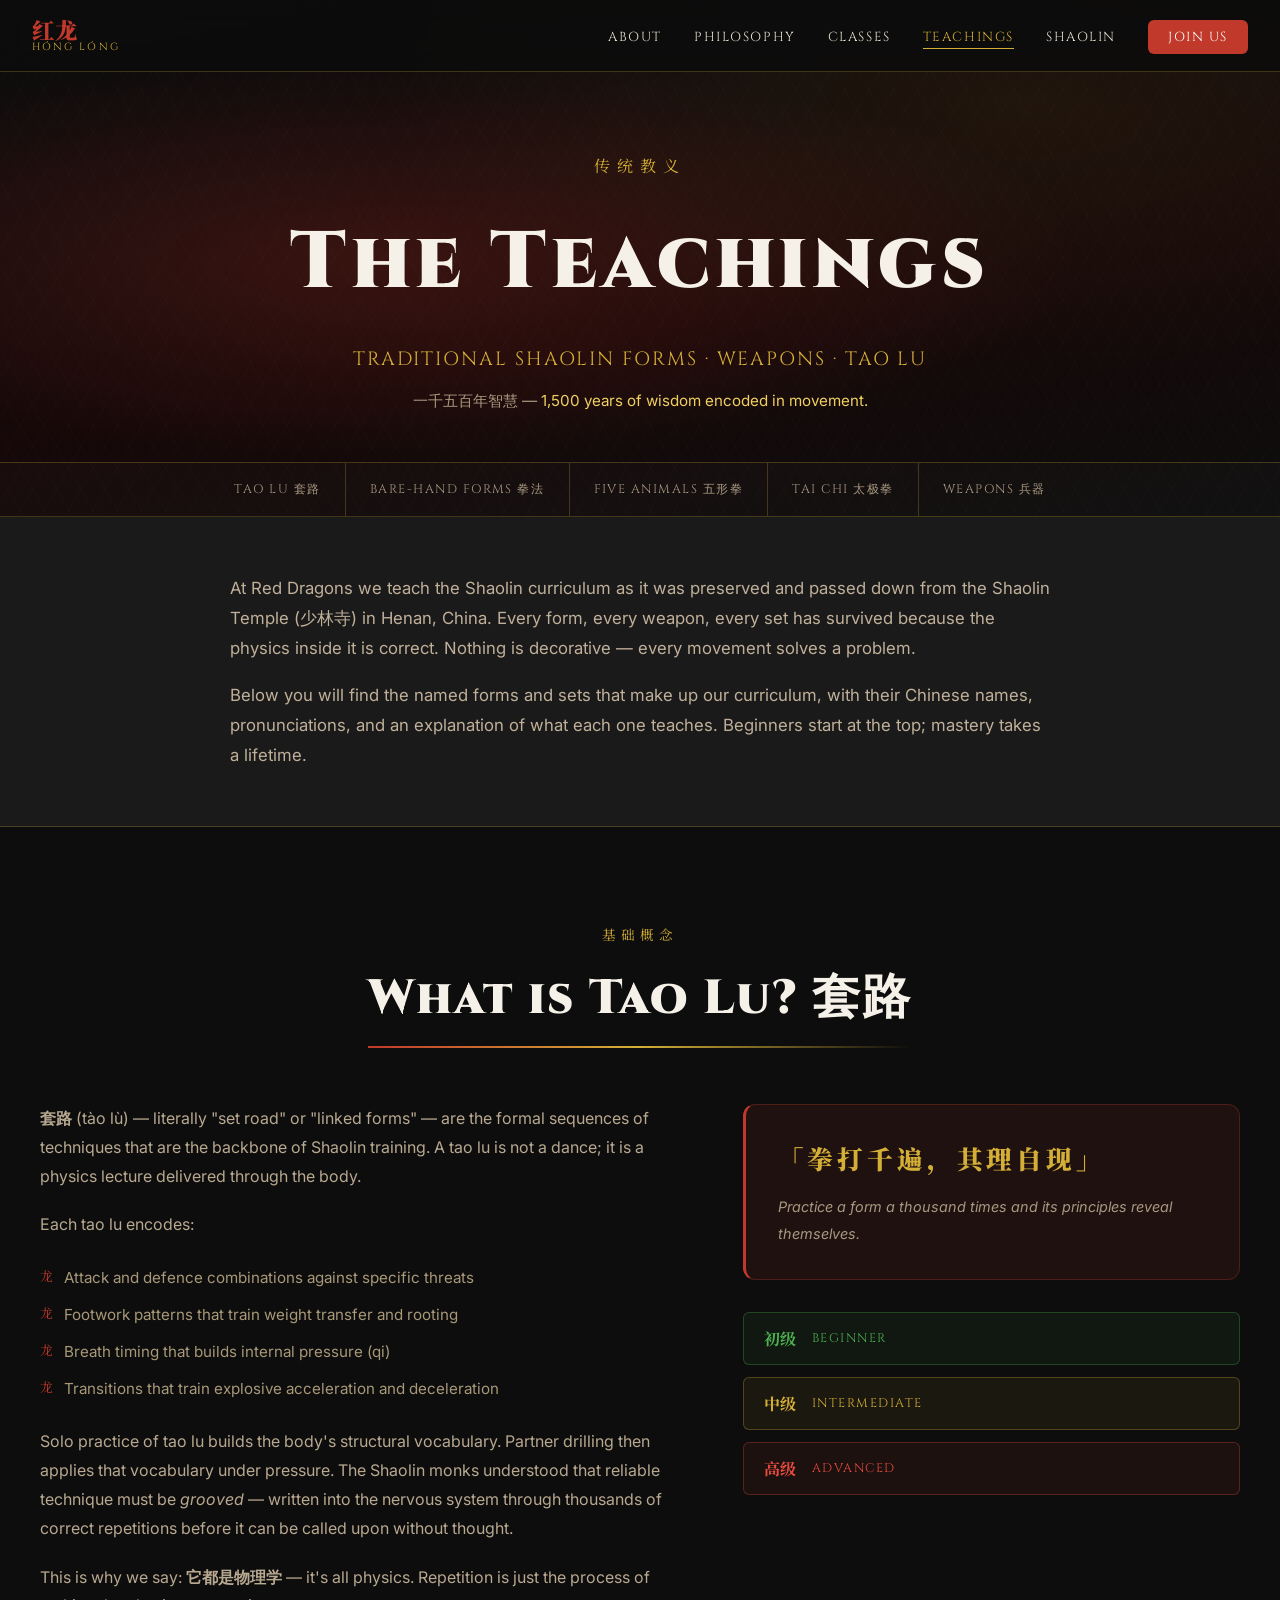
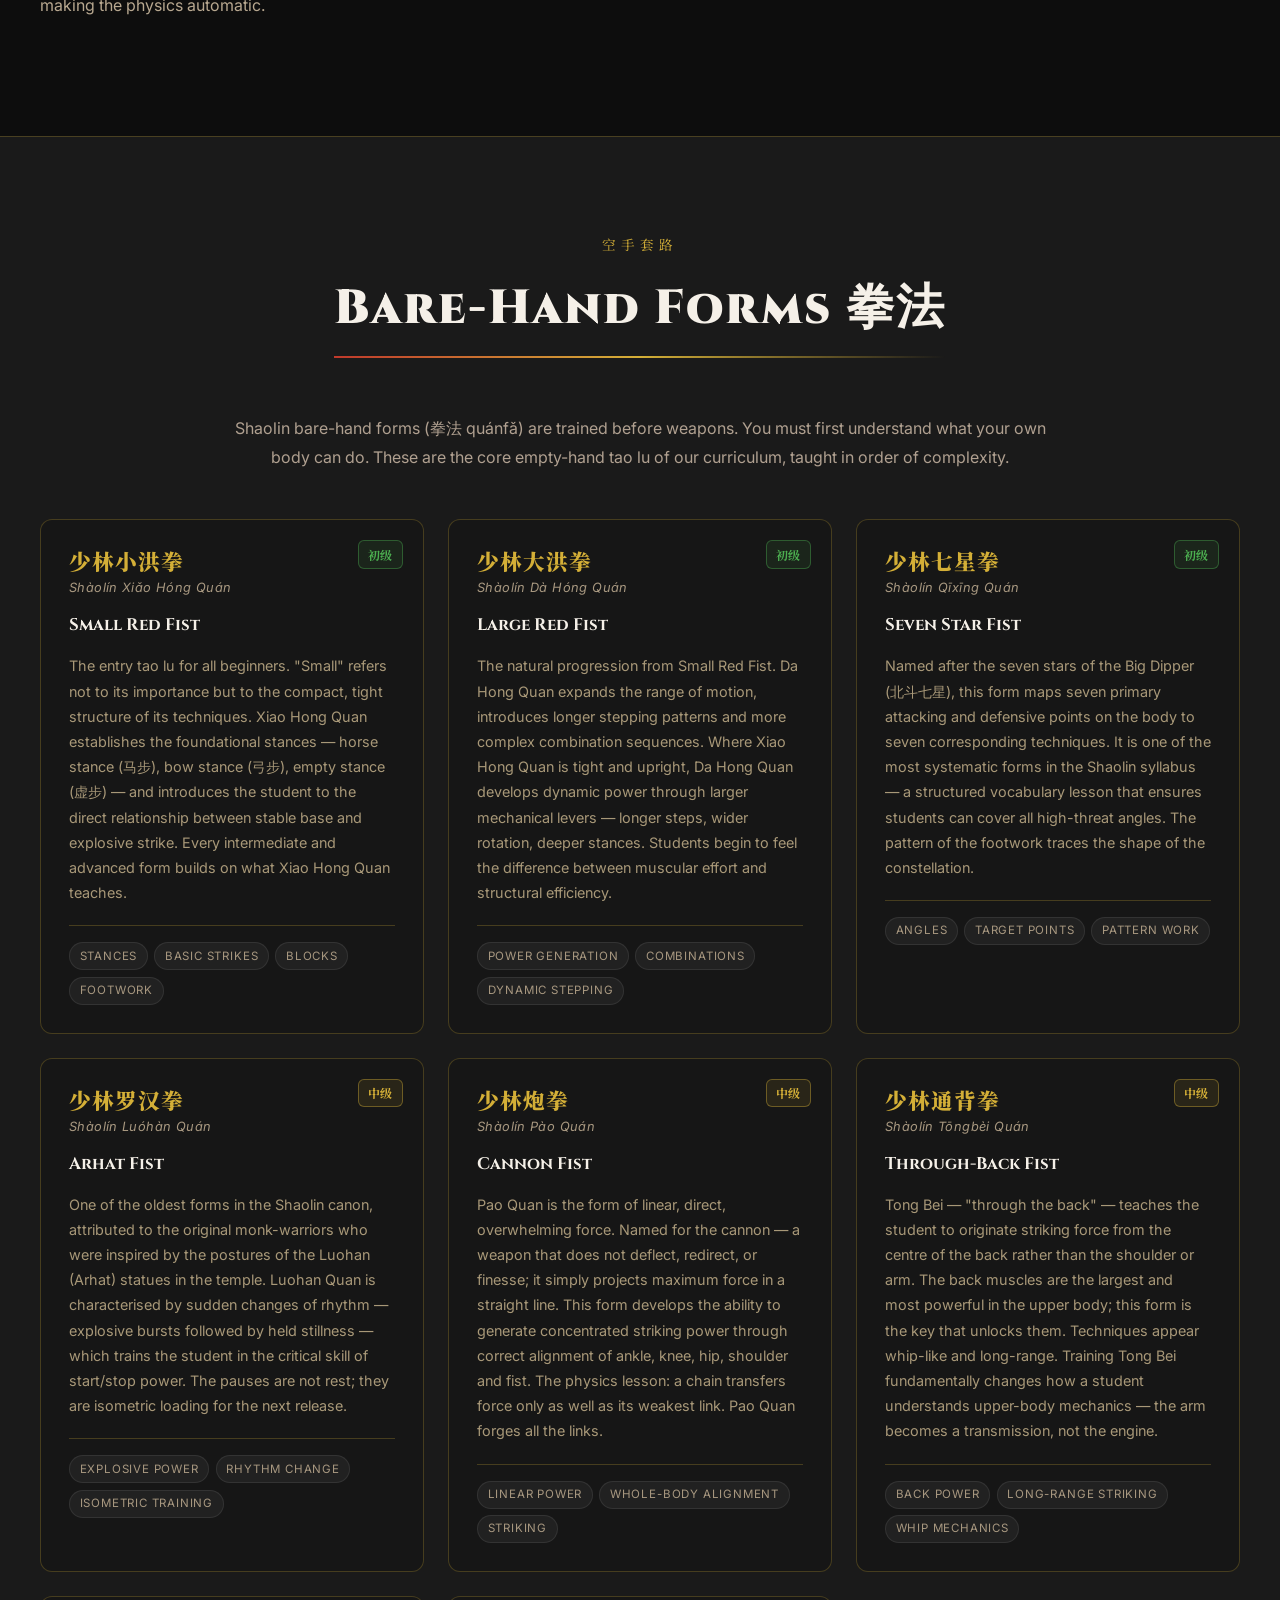
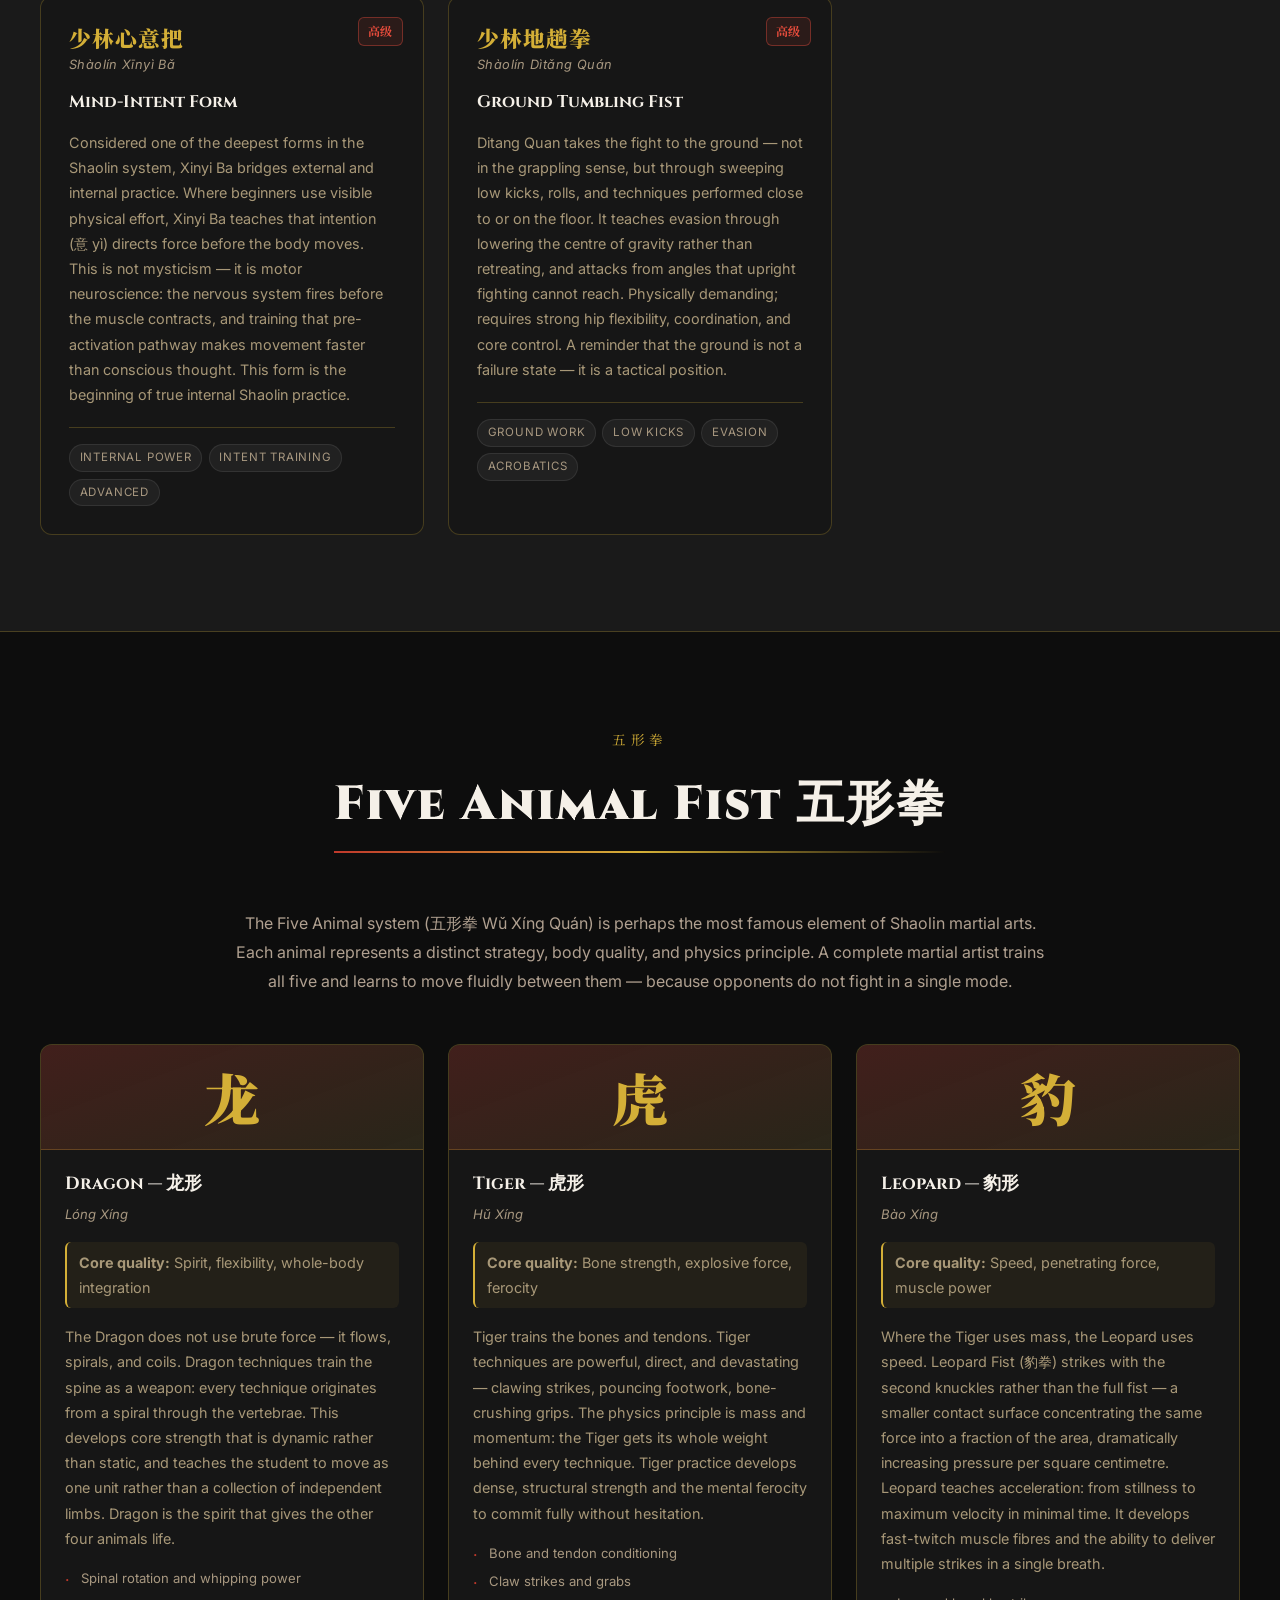
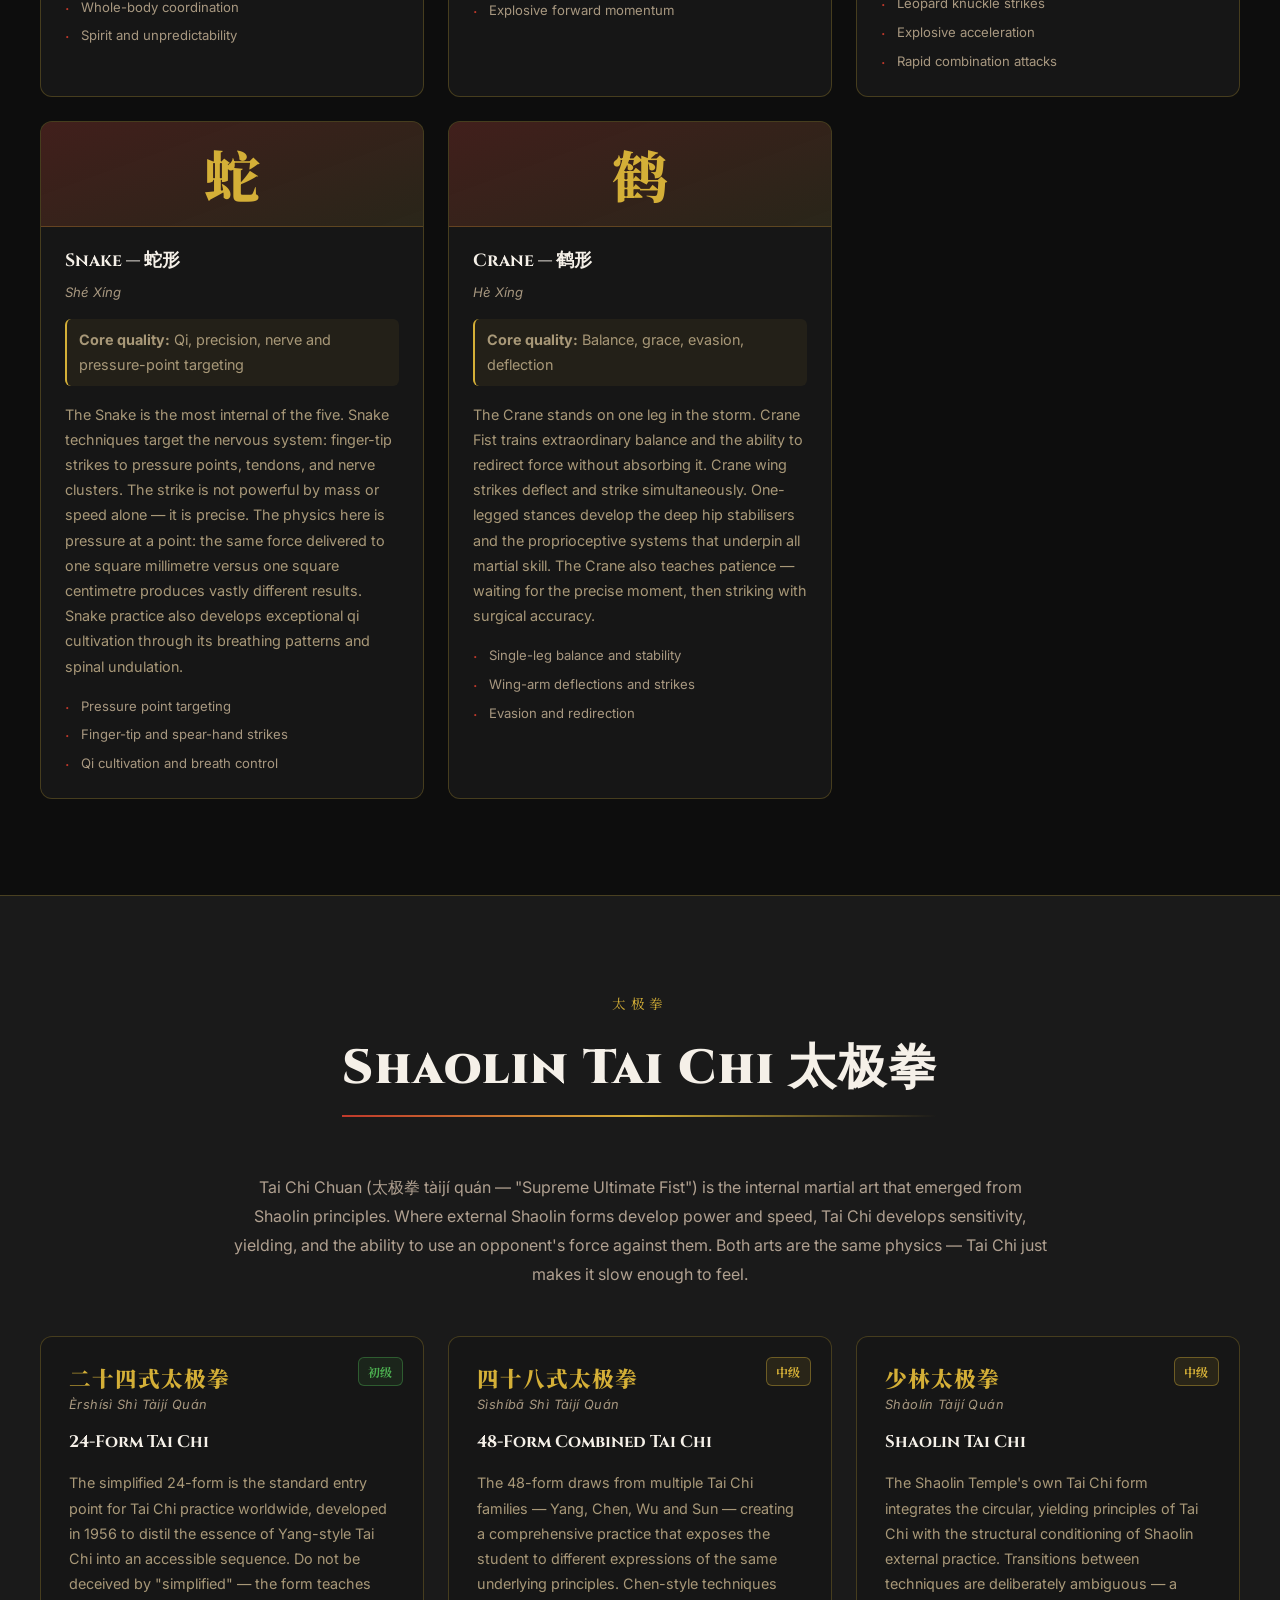
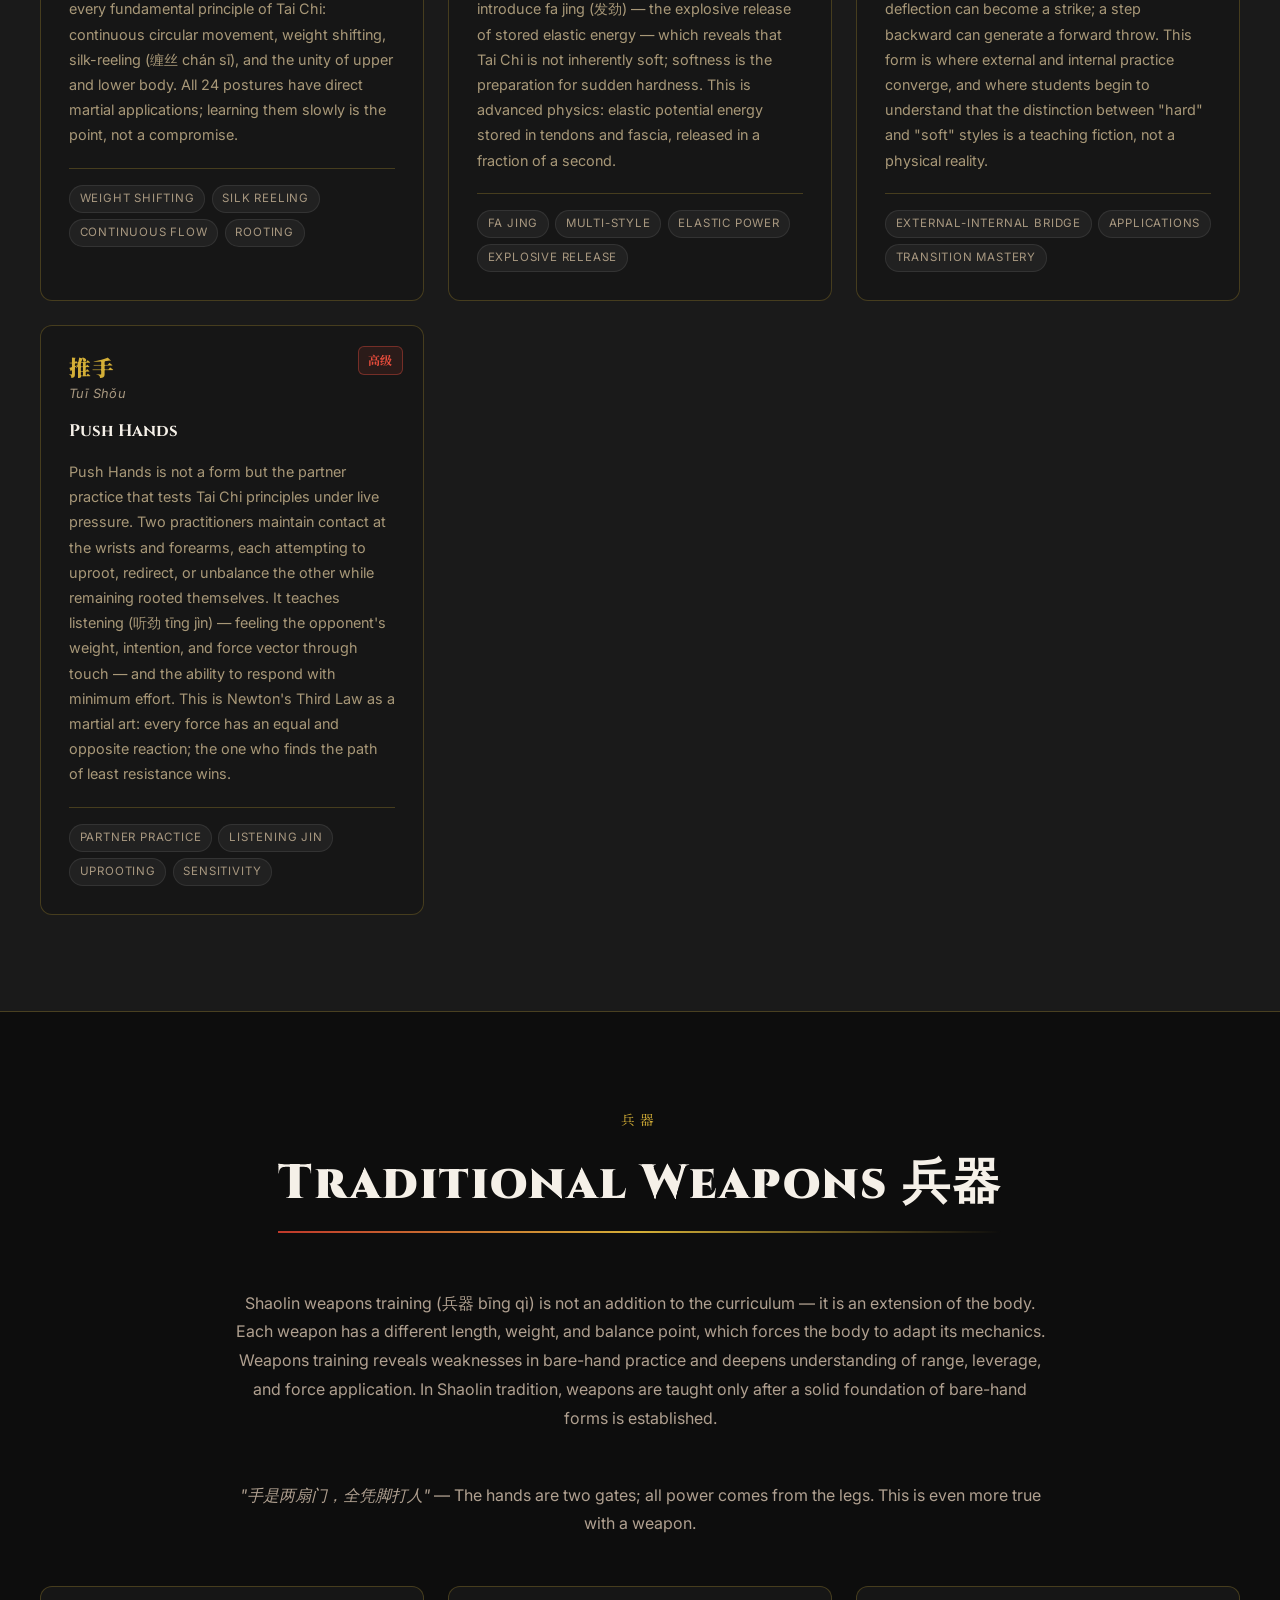
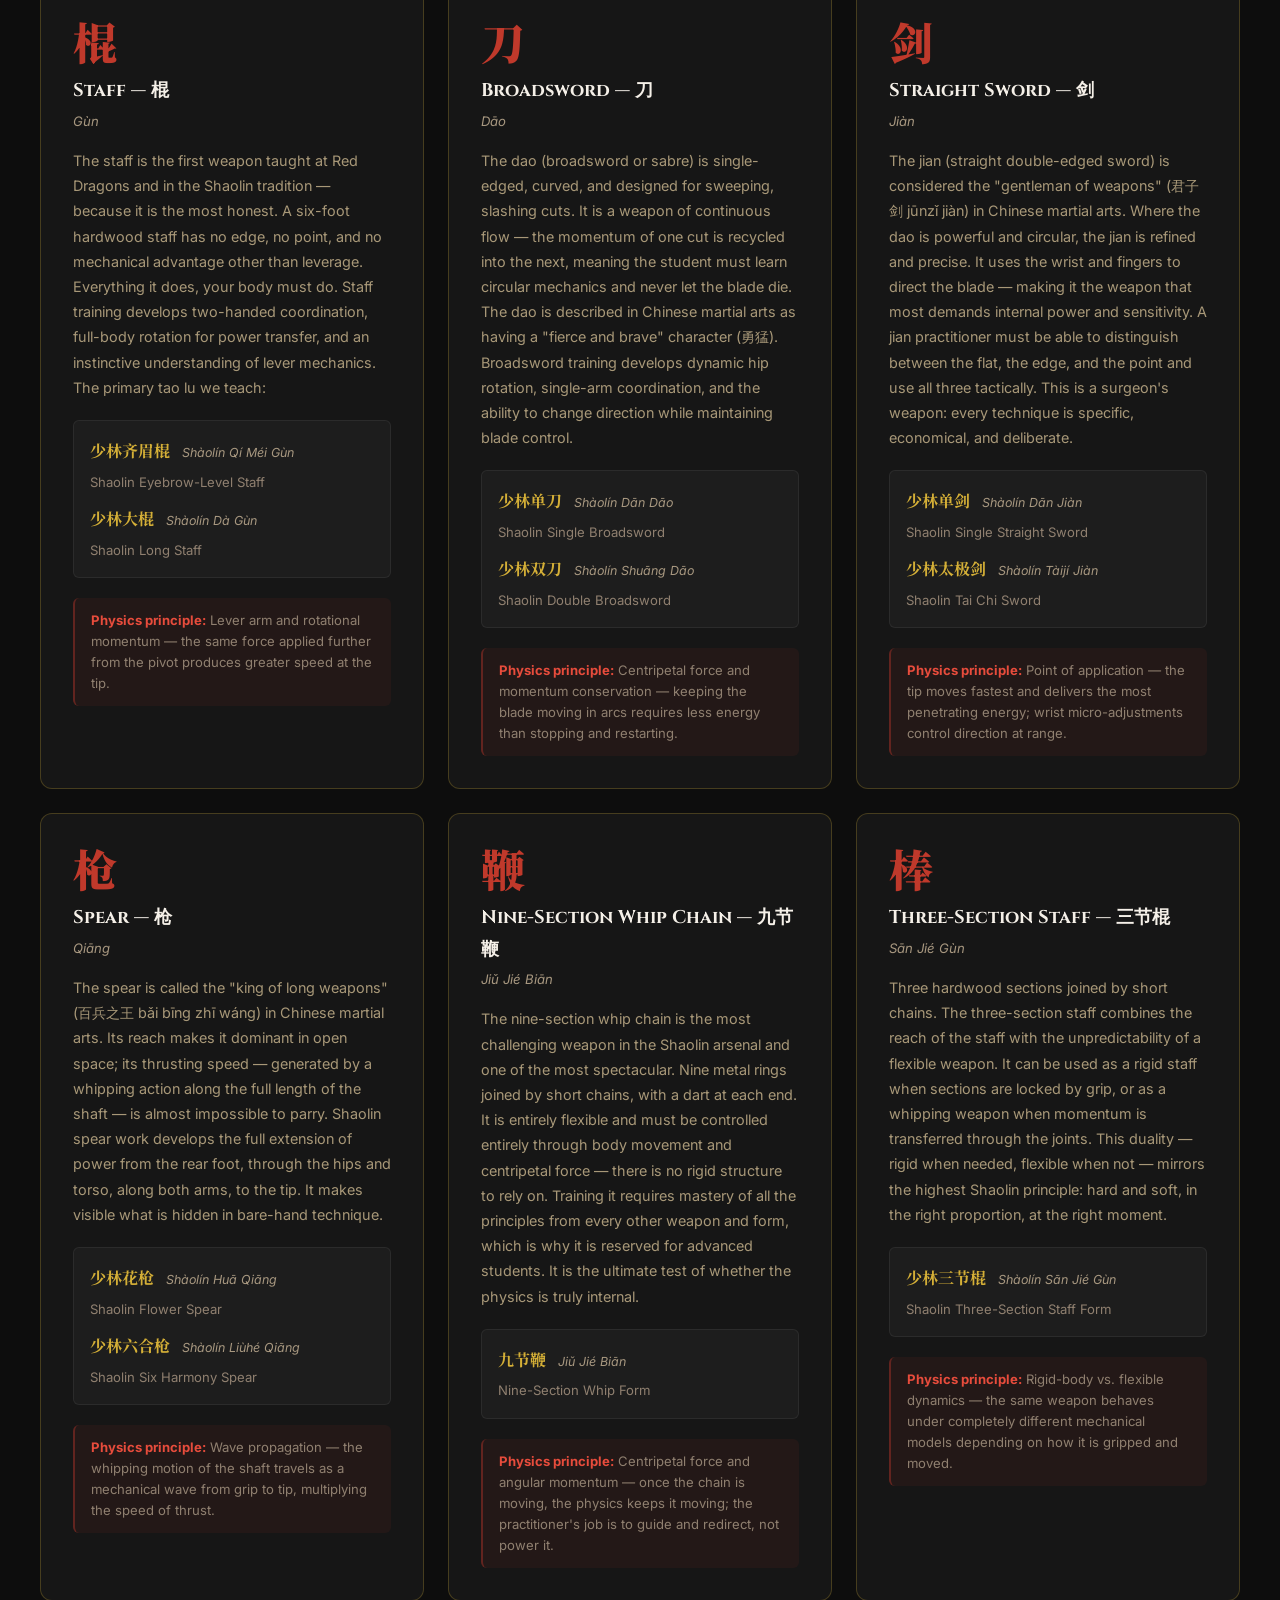
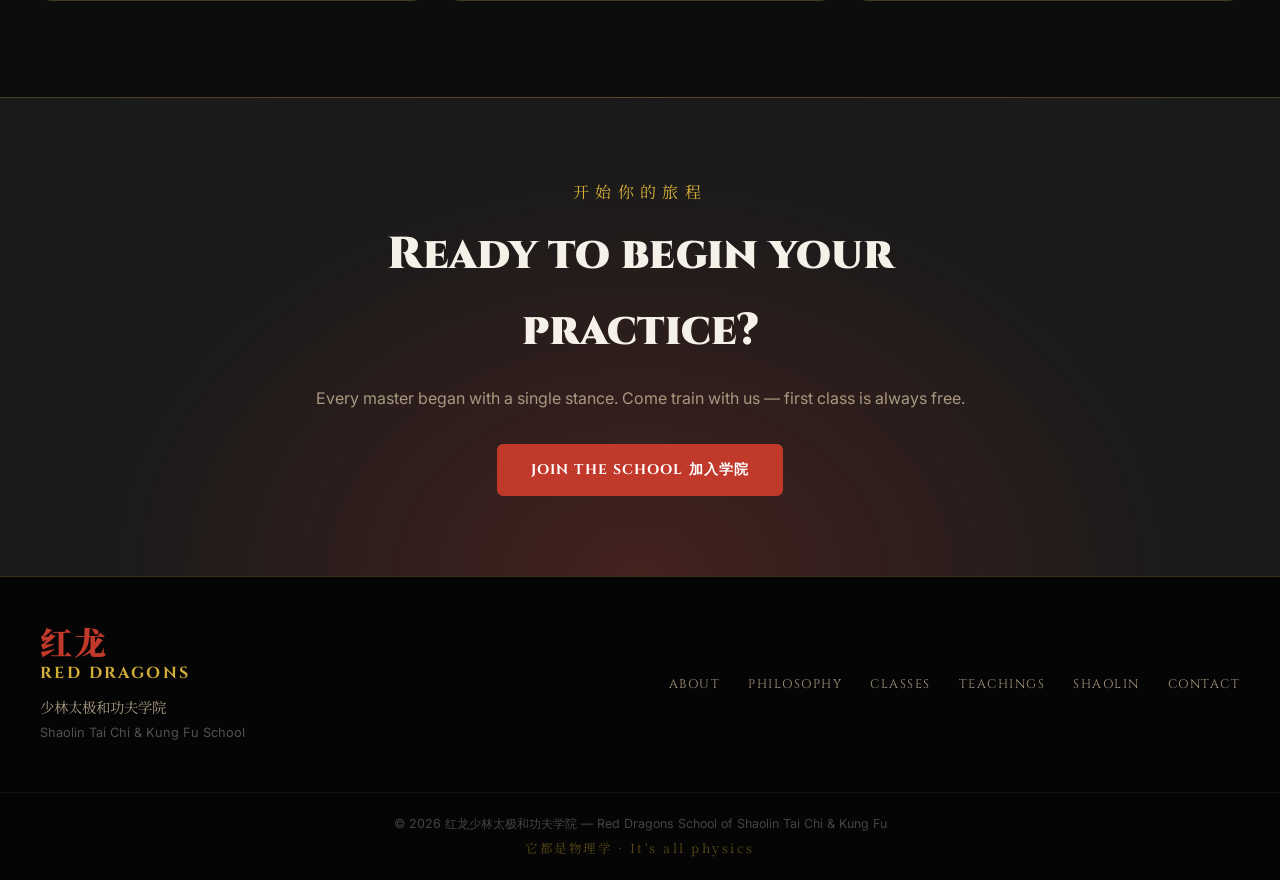
==== teachings.html @ a0a27719 "Add Teachings page — Shaolin forms, Five Animals, Tai Chi, weapons & Tao Lu Agent-Logs-Url: https://" ====
<!DOCTYPE html>
<html lang="en">
<head>
  <meta charset="UTF-8" />
  <meta name="viewport" content="width=device-width, initial-scale=1.0" />
  <title>Teachings — 红龙 Red Dragons School of Shaolin Tai Chi &amp; Kung Fu</title>
  <meta name="description" content="Traditional Shaolin forms, weapons, and Tao Lu — named and explained. The complete curriculum of the Red Dragons School." />
  <link rel="preconnect" href="https://fonts.googleapis.com" />
  <link rel="preconnect" href="https://fonts.gstatic.com" crossorigin />
  <link href="https://fonts.googleapis.com/css2?family=Noto+Serif+SC:wght@400;700;900&family=Cinzel:wght@400;700;900&family=Inter:wght@300;400;600&display=swap" rel="stylesheet" />
  <link rel="stylesheet" href="styles.css" />
  <link rel="stylesheet" href="teachings.css" />
</head>
<body>

  <!-- ═══════════════════════════════════ NAV ═══════════════════════════════════ -->
  <nav class="nav" id="nav">
    <a href="index.html#home" class="nav__logo">
      <span class="nav__logo-zh">红龙</span>
      <span class="nav__logo-en">Hóng Lóng</span>
    </a>
    <button class="nav__toggle" id="navToggle" aria-label="Open menu">
      <span></span><span></span><span></span>
    </button>
    <ul class="nav__links" id="navLinks">
      <li><a href="index.html#about">About</a></li>
      <li><a href="index.html#philosophy">Philosophy</a></li>
      <li><a href="index.html#classes">Classes</a></li>
      <li><a href="teachings.html" class="nav__active">Teachings</a></li>
      <li><a href="index.html#shaolin">Shaolin</a></li>
      <li><a href="index.html#contact" class="nav__cta">Join Us</a></li>
    </ul>
  </nav>

  <!-- ═══════════════════════════════════ PAGE HERO ═════════════════════════════ -->
  <header class="page-hero">
    <div class="page-hero__overlay"></div>
    <div class="page-hero__content">
      <p class="page-hero__pre">传统教义</p>
      <h1 class="page-hero__title">The Teachings</h1>
      <p class="page-hero__sub">Traditional Shaolin Forms · Weapons · Tao Lu</p>
      <p class="page-hero__tagline">
        一千五百年智慧 — <em>1,500 years of wisdom encoded in movement.</em>
      </p>
    </div>
    <nav class="teachings-nav" aria-label="Page sections">
      <a href="#taolu">Tao Lu 套路</a>
      <a href="#bare-hand">Bare-Hand Forms 拳法</a>
      <a href="#five-animals">Five Animals 五形拳</a>
      <a href="#taichi">Tai Chi 太极拳</a>
      <a href="#weapons">Weapons 兵器</a>
    </nav>
  </header>

  <!-- ═══════════════════════════════════ INTRO ═════════════════════════════════ -->
  <section class="section intro-block">
    <div class="container intro-block__inner">
      <p class="intro-block__text">
        At Red Dragons we teach the Shaolin curriculum as it was preserved and passed down
        from the Shaolin Temple (少林寺) in Henan, China. Every form, every weapon, every
        set has survived because the physics inside it is correct. Nothing is decorative —
        every movement solves a problem.
      </p>
      <p class="intro-block__text">
        Below you will find the named forms and sets that make up our curriculum, with
        their Chinese names, pronunciations, and an explanation of what each one teaches.
        Beginners start at the top; mastery takes a lifetime.
      </p>
    </div>
  </section>

  <!-- ═══════════════════════════════════ TAO LU ════════════════════════════════ -->
  <section class="section teachings-section" id="taolu">
    <div class="container">
      <div class="section__header">
        <p class="section__label">基础概念</p>
        <h2 class="section__title">What is Tao Lu? 套路</h2>
      </div>
      <div class="taolu-explainer">
        <div class="taolu-explainer__text">
          <p>
            <strong>套路</strong> (tào lù) — literally "set road" or "linked forms" — are
            the formal sequences of techniques that are the backbone of Shaolin training.
            A tao lu is not a dance; it is a physics lecture delivered through the body.
          </p>
          <p>
            Each tao lu encodes:
          </p>
          <ul class="teachings-list">
            <li>Attack and defence combinations against specific threats</li>
            <li>Footwork patterns that train weight transfer and rooting</li>
            <li>Breath timing that builds internal pressure (qi)</li>
            <li>Transitions that train explosive acceleration and deceleration</li>
          </ul>
          <p>
            Solo practice of tao lu builds the body's structural vocabulary.
            Partner drilling then applies that vocabulary under pressure.
            The Shaolin monks understood that reliable technique must be
            <em>grooved</em> — written into the nervous system through thousands
            of correct repetitions before it can be called upon without thought.
          </p>
          <p>
            This is why we say: <strong>它都是物理学</strong> — it's all physics.
            Repetition is just the process of making the physics automatic.
          </p>
        </div>
        <div class="taolu-explainer__quote-block">
          <blockquote class="inset-quote">
            <p>「拳打千遍，其理自现」</p>
            <cite>Practice a form a thousand times and its principles reveal themselves.</cite>
          </blockquote>
          <div class="taolu-levels">
            <div class="level-badge level-badge--1">初级<span>Beginner</span></div>
            <div class="level-badge level-badge--2">中级<span>Intermediate</span></div>
            <div class="level-badge level-badge--3">高级<span>Advanced</span></div>
          </div>
        </div>
      </div>
    </div>
  </section>

  <!-- ═══════════════════════════════════ BARE-HAND FORMS ══════════════════════ -->
  <section class="section teachings-section teachings-section--alt" id="bare-hand">
    <div class="container">
      <div class="section__header">
        <p class="section__label">空手套路</p>
        <h2 class="section__title">Bare-Hand Forms 拳法</h2>
      </div>
      <p class="section-intro">
        Shaolin bare-hand forms (拳法 quánfǎ) are trained before weapons. You must first
        understand what your own body can do. These are the core empty-hand tao lu of our curriculum,
        taught in order of complexity.
      </p>

      <div class="form-grid">

        <div class="form-card">
          <div class="form-card__level form-card__level--beginner">初级</div>
          <div class="form-card__header">
            <span class="form-card__zh">少林小洪拳</span>
            <span class="form-card__pinyin">Shàolín Xiǎo Hóng Quán</span>
          </div>
          <h3 class="form-card__name">Small Red Fist</h3>
          <p class="form-card__desc">
            The entry tao lu for all beginners. "Small" refers not to its importance but
            to the compact, tight structure of its techniques. Xiao Hong Quan establishes
            the foundational stances — horse stance (马步), bow stance (弓步), empty stance
            (虚步) — and introduces the student to the direct relationship between stable
            base and explosive strike. Every intermediate and advanced form builds on what
            Xiao Hong Quan teaches.
          </p>
          <div class="form-card__tags">
            <span>Stances</span><span>Basic Strikes</span><span>Blocks</span><span>Footwork</span>
          </div>
        </div>

        <div class="form-card">
          <div class="form-card__level form-card__level--beginner">初级</div>
          <div class="form-card__header">
            <span class="form-card__zh">少林大洪拳</span>
            <span class="form-card__pinyin">Shàolín Dà Hóng Quán</span>
          </div>
          <h3 class="form-card__name">Large Red Fist</h3>
          <p class="form-card__desc">
            The natural progression from Small Red Fist. Da Hong Quan expands the range
            of motion, introduces longer stepping patterns and more complex combination
            sequences. Where Xiao Hong Quan is tight and upright, Da Hong Quan develops
            dynamic power through larger mechanical levers — longer steps, wider rotation,
            deeper stances. Students begin to feel the difference between muscular effort
            and structural efficiency.
          </p>
          <div class="form-card__tags">
            <span>Power Generation</span><span>Combinations</span><span>Dynamic Stepping</span>
          </div>
        </div>

        <div class="form-card">
          <div class="form-card__level form-card__level--beginner">初级</div>
          <div class="form-card__header">
            <span class="form-card__zh">少林七星拳</span>
            <span class="form-card__pinyin">Shàolín Qīxīng Quán</span>
          </div>
          <h3 class="form-card__name">Seven Star Fist</h3>
          <p class="form-card__desc">
            Named after the seven stars of the Big Dipper (北斗七星), this form maps
            seven primary attacking and defensive points on the body to seven corresponding
            techniques. It is one of the most systematic forms in the Shaolin syllabus —
            a structured vocabulary lesson that ensures students can cover all high-threat
            angles. The pattern of the footwork traces the shape of the constellation.
          </p>
          <div class="form-card__tags">
            <span>Angles</span><span>Target Points</span><span>Pattern Work</span>
          </div>
        </div>

        <div class="form-card">
          <div class="form-card__level form-card__level--intermediate">中级</div>
          <div class="form-card__header">
            <span class="form-card__zh">少林罗汉拳</span>
            <span class="form-card__pinyin">Shàolín Luóhàn Quán</span>
          </div>
          <h3 class="form-card__name">Arhat Fist</h3>
          <p class="form-card__desc">
            One of the oldest forms in the Shaolin canon, attributed to the original
            monk-warriors who were inspired by the postures of the Luohan (Arhat)
            statues in the temple. Luohan Quan is characterised by sudden changes
            of rhythm — explosive bursts followed by held stillness — which trains
            the student in the critical skill of start/stop power. The pauses are
            not rest; they are isometric loading for the next release.
          </p>
          <div class="form-card__tags">
            <span>Explosive Power</span><span>Rhythm Change</span><span>Isometric Training</span>
          </div>
        </div>

        <div class="form-card">
          <div class="form-card__level form-card__level--intermediate">中级</div>
          <div class="form-card__header">
            <span class="form-card__zh">少林炮拳</span>
            <span class="form-card__pinyin">Shàolín Pào Quán</span>
          </div>
          <h3 class="form-card__name">Cannon Fist</h3>
          <p class="form-card__desc">
            Pao Quan is the form of linear, direct, overwhelming force. Named for the
            cannon — a weapon that does not deflect, redirect, or finesse; it simply
            projects maximum force in a straight line. This form develops the ability
            to generate concentrated striking power through correct alignment of ankle,
            knee, hip, shoulder and fist. The physics lesson: a chain transfers force
            only as well as its weakest link. Pao Quan forges all the links.
          </p>
          <div class="form-card__tags">
            <span>Linear Power</span><span>Whole-Body Alignment</span><span>Striking</span>
          </div>
        </div>

        <div class="form-card">
          <div class="form-card__level form-card__level--intermediate">中级</div>
          <div class="form-card__header">
            <span class="form-card__zh">少林通背拳</span>
            <span class="form-card__pinyin">Shàolín Tōngbèi Quán</span>
          </div>
          <h3 class="form-card__name">Through-Back Fist</h3>
          <p class="form-card__desc">
            Tong Bei — "through the back" — teaches the student to originate striking
            force from the centre of the back rather than the shoulder or arm. The
            back muscles are the largest and most powerful in the upper body; this form
            is the key that unlocks them. Techniques appear whip-like and long-range.
            Training Tong Bei fundamentally changes how a student understands upper-body
            mechanics — the arm becomes a transmission, not the engine.
          </p>
          <div class="form-card__tags">
            <span>Back Power</span><span>Long-Range Striking</span><span>Whip Mechanics</span>
          </div>
        </div>

        <div class="form-card">
          <div class="form-card__level form-card__level--advanced">高级</div>
          <div class="form-card__header">
            <span class="form-card__zh">少林心意把</span>
            <span class="form-card__pinyin">Shàolín Xīnyì Bǎ</span>
          </div>
          <h3 class="form-card__name">Mind-Intent Form</h3>
          <p class="form-card__desc">
            Considered one of the deepest forms in the Shaolin system, Xinyi Ba bridges
            external and internal practice. Where beginners use visible physical effort,
            Xinyi Ba teaches that intention (意 yì) directs force before the body moves.
            This is not mysticism — it is motor neuroscience: the nervous system fires
            before the muscle contracts, and training that pre-activation pathway makes
            movement faster than conscious thought. This form is the beginning of true
            internal Shaolin practice.
          </p>
          <div class="form-card__tags">
            <span>Internal Power</span><span>Intent Training</span><span>Advanced</span>
          </div>
        </div>

        <div class="form-card">
          <div class="form-card__level form-card__level--advanced">高级</div>
          <div class="form-card__header">
            <span class="form-card__zh">少林地趟拳</span>
            <span class="form-card__pinyin">Shàolín Dìtǎng Quán</span>
          </div>
          <h3 class="form-card__name">Ground Tumbling Fist</h3>
          <p class="form-card__desc">
            Ditang Quan takes the fight to the ground — not in the grappling sense, but
            through sweeping low kicks, rolls, and techniques performed close to or on the
            floor. It teaches evasion through lowering the centre of gravity rather than
            retreating, and attacks from angles that upright fighting cannot reach.
            Physically demanding; requires strong hip flexibility, coordination,
            and core control. A reminder that the ground is not a failure state — it is
            a tactical position.
          </p>
          <div class="form-card__tags">
            <span>Ground Work</span><span>Low Kicks</span><span>Evasion</span><span>Acrobatics</span>
          </div>
        </div>

      </div>
    </div>
  </section>

  <!-- ═══════════════════════════════════ FIVE ANIMALS ═════════════════════════ -->
  <section class="section teachings-section" id="five-animals">
    <div class="container">
      <div class="section__header">
        <p class="section__label">五形拳</p>
        <h2 class="section__title">Five Animal Fist 五形拳</h2>
      </div>
      <p class="section-intro">
        The Five Animal system (五形拳 Wǔ Xíng Quán) is perhaps the most famous element of
        Shaolin martial arts. Each animal represents a distinct strategy, body quality, and
        physics principle. A complete martial artist trains all five and learns to move fluidly
        between them — because opponents do not fight in a single mode.
      </p>

      <div class="animals-grid">

        <div class="animal-card">
          <div class="animal-card__symbol">龙</div>
          <h3 class="animal-card__name">Dragon — 龙形</h3>
          <p class="animal-card__pinyin">Lóng Xíng</p>
          <div class="animal-card__body">
            <p class="animal-card__principle"><strong>Core quality:</strong> Spirit, flexibility, whole-body integration</p>
            <p>
              The Dragon does not use brute force — it flows, spirals, and coils. Dragon
              techniques train the spine as a weapon: every technique originates from
              a spiral through the vertebrae. This develops core strength that is
              dynamic rather than static, and teaches the student to move as one unit
              rather than a collection of independent limbs. Dragon is the spirit that
              gives the other four animals life.
            </p>
            <ul class="animal-card__teaches">
              <li>Spinal rotation and whipping power</li>
              <li>Whole-body coordination</li>
              <li>Spirit and unpredictability</li>
            </ul>
          </div>
        </div>

        <div class="animal-card">
          <div class="animal-card__symbol">虎</div>
          <h3 class="animal-card__name">Tiger — 虎形</h3>
          <p class="animal-card__pinyin">Hǔ Xíng</p>
          <div class="animal-card__body">
            <p class="animal-card__principle"><strong>Core quality:</strong> Bone strength, explosive force, ferocity</p>
            <p>
              Tiger trains the bones and tendons. Tiger techniques are powerful, direct,
              and devastating — clawing strikes, pouncing footwork, bone-crushing grips.
              The physics principle is mass and momentum: the Tiger gets its whole weight
              behind every technique. Tiger practice develops dense, structural strength
              and the mental ferocity to commit fully without hesitation.
            </p>
            <ul class="animal-card__teaches">
              <li>Bone and tendon conditioning</li>
              <li>Claw strikes and grabs</li>
              <li>Explosive forward momentum</li>
            </ul>
          </div>
        </div>

        <div class="animal-card">
          <div class="animal-card__symbol">豹</div>
          <h3 class="animal-card__name">Leopard — 豹形</h3>
          <p class="animal-card__pinyin">Bào Xíng</p>
          <div class="animal-card__body">
            <p class="animal-card__principle"><strong>Core quality:</strong> Speed, penetrating force, muscle power</p>
            <p>
              Where the Tiger uses mass, the Leopard uses speed. Leopard Fist (豹拳) strikes
              with the second knuckles rather than the full fist — a smaller contact surface
              concentrating the same force into a fraction of the area, dramatically increasing
              pressure per square centimetre. Leopard teaches acceleration: from stillness
              to maximum velocity in minimal time. It develops fast-twitch muscle fibres and
              the ability to deliver multiple strikes in a single breath.
            </p>
            <ul class="animal-card__teaches">
              <li>Leopard knuckle strikes</li>
              <li>Explosive acceleration</li>
              <li>Rapid combination attacks</li>
            </ul>
          </div>
        </div>

        <div class="animal-card">
          <div class="animal-card__symbol">蛇</div>
          <h3 class="animal-card__name">Snake — 蛇形</h3>
          <p class="animal-card__pinyin">Shé Xíng</p>
          <div class="animal-card__body">
            <p class="animal-card__principle"><strong>Core quality:</strong> Qi, precision, nerve and pressure-point targeting</p>
            <p>
              The Snake is the most internal of the five. Snake techniques target the
              nervous system: finger-tip strikes to pressure points, tendons, and nerve
              clusters. The strike is not powerful by mass or speed alone — it is precise.
              The physics here is pressure at a point: the same force delivered to one square
              millimetre versus one square centimetre produces vastly different results.
              Snake practice also develops exceptional qi cultivation through its breathing
              patterns and spinal undulation.
            </p>
            <ul class="animal-card__teaches">
              <li>Pressure point targeting</li>
              <li>Finger-tip and spear-hand strikes</li>
              <li>Qi cultivation and breath control</li>
            </ul>
          </div>
        </div>

        <div class="animal-card">
          <div class="animal-card__symbol">鹤</div>
          <h3 class="animal-card__name">Crane — 鹤形</h3>
          <p class="animal-card__pinyin">Hè Xíng</p>
          <div class="animal-card__body">
            <p class="animal-card__principle"><strong>Core quality:</strong> Balance, grace, evasion, deflection</p>
            <p>
              The Crane stands on one leg in the storm. Crane Fist trains extraordinary
              balance and the ability to redirect force without absorbing it. Crane wing
              strikes deflect and strike simultaneously. One-legged stances develop the
              deep hip stabilisers and the proprioceptive systems that underpin all
              martial skill. The Crane also teaches patience — waiting for the precise
              moment, then striking with surgical accuracy.
            </p>
            <ul class="animal-card__teaches">
              <li>Single-leg balance and stability</li>
              <li>Wing-arm deflections and strikes</li>
              <li>Evasion and redirection</li>
            </ul>
          </div>
        </div>

      </div>
    </div>
  </section>

  <!-- ═══════════════════════════════════ TAI CHI FORMS ════════════════════════ -->
  <section class="section teachings-section teachings-section--alt" id="taichi">
    <div class="container">
      <div class="section__header">
        <p class="section__label">太极拳</p>
        <h2 class="section__title">Shaolin Tai Chi 太极拳</h2>
      </div>
      <p class="section-intro">
        Tai Chi Chuan (太极拳 tàijí quán — "Supreme Ultimate Fist") is the internal martial
        art that emerged from Shaolin principles. Where external Shaolin forms develop
        power and speed, Tai Chi develops sensitivity, yielding, and the ability to use
        an opponent's force against them. Both arts are the same physics — Tai Chi just
        makes it slow enough to feel.
      </p>

      <div class="form-grid form-grid--taichi">

        <div class="form-card">
          <div class="form-card__level form-card__level--beginner">初级</div>
          <div class="form-card__header">
            <span class="form-card__zh">二十四式太极拳</span>
            <span class="form-card__pinyin">Èrshísì Shì Tàijí Quán</span>
          </div>
          <h3 class="form-card__name">24-Form Tai Chi</h3>
          <p class="form-card__desc">
            The simplified 24-form is the standard entry point for Tai Chi practice
            worldwide, developed in 1956 to distil the essence of Yang-style Tai Chi into
            an accessible sequence. Do not be deceived by "simplified" — the form teaches
            every fundamental principle of Tai Chi: continuous circular movement, weight
            shifting, silk-reeling (缠丝 chán sī), and the unity of upper and lower body.
            All 24 postures have direct martial applications; learning them slowly is the
            point, not a compromise.
          </p>
          <div class="form-card__tags">
            <span>Weight Shifting</span><span>Silk Reeling</span><span>Continuous Flow</span><span>Rooting</span>
          </div>
        </div>

        <div class="form-card">
          <div class="form-card__level form-card__level--intermediate">中级</div>
          <div class="form-card__header">
            <span class="form-card__zh">四十八式太极拳</span>
            <span class="form-card__pinyin">Sìshíbā Shì Tàijí Quán</span>
          </div>
          <h3 class="form-card__name">48-Form Combined Tai Chi</h3>
          <p class="form-card__desc">
            The 48-form draws from multiple Tai Chi families — Yang, Chen, Wu and Sun —
            creating a comprehensive practice that exposes the student to different
            expressions of the same underlying principles. Chen-style techniques introduce
            fa jing (发劲) — the explosive release of stored elastic energy — which reveals
            that Tai Chi is not inherently soft; softness is the preparation for sudden
            hardness. This is advanced physics: elastic potential energy stored in tendons
            and fascia, released in a fraction of a second.
          </p>
          <div class="form-card__tags">
            <span>Fa Jing</span><span>Multi-Style</span><span>Elastic Power</span><span>Explosive Release</span>
          </div>
        </div>

        <div class="form-card">
          <div class="form-card__level form-card__level--intermediate">中级</div>
          <div class="form-card__header">
            <span class="form-card__zh">少林太极拳</span>
            <span class="form-card__pinyin">Shàolín Tàijí Quán</span>
          </div>
          <h3 class="form-card__name">Shaolin Tai Chi</h3>
          <p class="form-card__desc">
            The Shaolin Temple's own Tai Chi form integrates the circular, yielding
            principles of Tai Chi with the structural conditioning of Shaolin external
            practice. Transitions between techniques are deliberately ambiguous —
            a deflection can become a strike; a step backward can generate a forward
            throw. This form is where external and internal practice converge, and where
            students begin to understand that the distinction between "hard" and "soft"
            styles is a teaching fiction, not a physical reality.
          </p>
          <div class="form-card__tags">
            <span>External-Internal Bridge</span><span>Applications</span><span>Transition Mastery</span>
          </div>
        </div>

        <div class="form-card">
          <div class="form-card__level form-card__level--advanced">高级</div>
          <div class="form-card__header">
            <span class="form-card__zh">推手</span>
            <span class="form-card__pinyin">Tuī Shǒu</span>
          </div>
          <h3 class="form-card__name">Push Hands</h3>
          <p class="form-card__desc">
            Push Hands is not a form but the partner practice that tests Tai Chi
            principles under live pressure. Two practitioners maintain contact at the
            wrists and forearms, each attempting to uproot, redirect, or unbalance the
            other while remaining rooted themselves. It teaches listening (听劲 tīng jìn) —
            feeling the opponent's weight, intention, and force vector through touch —
            and the ability to respond with minimum effort. This is Newton's Third Law
            as a martial art: every force has an equal and opposite reaction; the one
            who finds the path of least resistance wins.
          </p>
          <div class="form-card__tags">
            <span>Partner Practice</span><span>Listening Jin</span><span>Uprooting</span><span>Sensitivity</span>
          </div>
        </div>

      </div>
    </div>
  </section>

  <!-- ═══════════════════════════════════ WEAPONS ══════════════════════════════ -->
  <section class="section teachings-section" id="weapons">
    <div class="container">
      <div class="section__header">
        <p class="section__label">兵器</p>
        <h2 class="section__title">Traditional Weapons 兵器</h2>
      </div>
      <p class="section-intro">
        Shaolin weapons training (兵器 bīng qì) is not an addition to the curriculum —
        it is an extension of the body. Each weapon has a different length, weight, and
        balance point, which forces the body to adapt its mechanics. Weapons training
        reveals weaknesses in bare-hand practice and deepens understanding of range,
        leverage, and force application. In Shaolin tradition, weapons are taught only
        after a solid foundation of bare-hand forms is established.
      </p>
      <p class="section-intro" style="margin-top:0.75rem;">
        <em>"手是两扇门，全凭脚打人"</em> — The hands are two gates; all power comes from the legs.
        This is even more true with a weapon.
      </p>

      <div class="weapons-grid">

        <div class="weapon-card">
          <div class="weapon-card__icon">棍</div>
          <h3 class="weapon-card__name">Staff — 棍</h3>
          <p class="weapon-card__pinyin">Gùn</p>
          <p class="weapon-card__desc">
            The staff is the first weapon taught at Red Dragons and in the Shaolin tradition —
            because it is the most honest. A six-foot hardwood staff has no edge, no point, and
            no mechanical advantage other than leverage. Everything it does, your body must do.
            Staff training develops two-handed coordination, full-body rotation for power transfer,
            and an instinctive understanding of lever mechanics. The primary tao lu we teach:
          </p>
          <ul class="weapon-card__forms">
            <li>
              <span class="form-zh">少林齐眉棍</span>
              <span class="form-pinyin">Shàolín Qí Méi Gùn</span>
              <span class="form-name">Shaolin Eyebrow-Level Staff</span>
            </li>
            <li>
              <span class="form-zh">少林大棍</span>
              <span class="form-pinyin">Shàolín Dà Gùn</span>
              <span class="form-name">Shaolin Long Staff</span>
            </li>
          </ul>
          <div class="weapon-card__physics">
            <strong>Physics principle:</strong> Lever arm and rotational momentum — the same force
            applied further from the pivot produces greater speed at the tip.
          </div>
        </div>

        <div class="weapon-card">
          <div class="weapon-card__icon">刀</div>
          <h3 class="weapon-card__name">Broadsword — 刀</h3>
          <p class="weapon-card__pinyin">Dāo</p>
          <p class="weapon-card__desc">
            The dao (broadsword or sabre) is single-edged, curved, and designed for
            sweeping, slashing cuts. It is a weapon of continuous flow — the momentum
            of one cut is recycled into the next, meaning the student must learn circular
            mechanics and never let the blade die. The dao is described in Chinese martial
            arts as having a "fierce and brave" character (勇猛). Broadsword training
            develops dynamic hip rotation, single-arm coordination, and the ability to
            change direction while maintaining blade control.
          </p>
          <ul class="weapon-card__forms">
            <li>
              <span class="form-zh">少林单刀</span>
              <span class="form-pinyin">Shàolín Dān Dāo</span>
              <span class="form-name">Shaolin Single Broadsword</span>
            </li>
            <li>
              <span class="form-zh">少林双刀</span>
              <span class="form-pinyin">Shàolín Shuāng Dāo</span>
              <span class="form-name">Shaolin Double Broadsword</span>
            </li>
          </ul>
          <div class="weapon-card__physics">
            <strong>Physics principle:</strong> Centripetal force and momentum conservation —
            keeping the blade moving in arcs requires less energy than stopping and restarting.
          </div>
        </div>

        <div class="weapon-card">
          <div class="weapon-card__icon">剑</div>
          <h3 class="weapon-card__name">Straight Sword — 剑</h3>
          <p class="weapon-card__pinyin">Jiàn</p>
          <p class="weapon-card__desc">
            The jian (straight double-edged sword) is considered the "gentleman of weapons"
            (君子剑 jūnzǐ jiàn) in Chinese martial arts. Where the dao is powerful and
            circular, the jian is refined and precise. It uses the wrist and fingers to direct
            the blade — making it the weapon that most demands internal power and sensitivity.
            A jian practitioner must be able to distinguish between the flat, the edge, and
            the point and use all three tactically. This is a surgeon's weapon: every technique
            is specific, economical, and deliberate.
          </p>
          <ul class="weapon-card__forms">
            <li>
              <span class="form-zh">少林单剑</span>
              <span class="form-pinyin">Shàolín Dān Jiàn</span>
              <span class="form-name">Shaolin Single Straight Sword</span>
            </li>
            <li>
              <span class="form-zh">少林太极剑</span>
              <span class="form-pinyin">Shàolín Tàijí Jiàn</span>
              <span class="form-name">Shaolin Tai Chi Sword</span>
            </li>
          </ul>
          <div class="weapon-card__physics">
            <strong>Physics principle:</strong> Point of application — the tip moves fastest
            and delivers the most penetrating energy; wrist micro-adjustments control direction
            at range.
          </div>
        </div>

        <div class="weapon-card">
          <div class="weapon-card__icon">枪</div>
          <h3 class="weapon-card__name">Spear — 枪</h3>
          <p class="weapon-card__pinyin">Qiāng</p>
          <p class="weapon-card__desc">
            The spear is called the "king of long weapons" (百兵之王 bǎi bīng zhī wáng)
            in Chinese martial arts. Its reach makes it dominant in open space; its thrusting
            speed — generated by a whipping action along the full length of the shaft —
            is almost impossible to parry. Shaolin spear work develops the full extension
            of power from the rear foot, through the hips and torso, along both arms, to
            the tip. It makes visible what is hidden in bare-hand technique.
          </p>
          <ul class="weapon-card__forms">
            <li>
              <span class="form-zh">少林花枪</span>
              <span class="form-pinyin">Shàolín Huā Qiāng</span>
              <span class="form-name">Shaolin Flower Spear</span>
            </li>
            <li>
              <span class="form-zh">少林六合枪</span>
              <span class="form-pinyin">Shàolín Liùhé Qiāng</span>
              <span class="form-name">Shaolin Six Harmony Spear</span>
            </li>
          </ul>
          <div class="weapon-card__physics">
            <strong>Physics principle:</strong> Wave propagation — the whipping motion of the
            shaft travels as a mechanical wave from grip to tip, multiplying the speed of thrust.
          </div>
        </div>

        <div class="weapon-card">
          <div class="weapon-card__icon">鞭</div>
          <h3 class="weapon-card__name">Nine-Section Whip Chain — 九节鞭</h3>
          <p class="weapon-card__pinyin">Jiǔ Jié Biān</p>
          <p class="weapon-card__desc">
            The nine-section whip chain is the most challenging weapon in the Shaolin arsenal
            and one of the most spectacular. Nine metal rings joined by short chains, with a
            dart at each end. It is entirely flexible and must be controlled entirely through
            body movement and centripetal force — there is no rigid structure to rely on.
            Training it requires mastery of all the principles from every other weapon and
            form, which is why it is reserved for advanced students. It is the ultimate test
            of whether the physics is truly internal.
          </p>
          <ul class="weapon-card__forms">
            <li>
              <span class="form-zh">九节鞭</span>
              <span class="form-pinyin">Jiǔ Jié Biān</span>
              <span class="form-name">Nine-Section Whip Form</span>
            </li>
          </ul>
          <div class="weapon-card__physics">
            <strong>Physics principle:</strong> Centripetal force and angular momentum —
            once the chain is moving, the physics keeps it moving; the practitioner's job
            is to guide and redirect, not power it.
          </div>
        </div>

        <div class="weapon-card">
          <div class="weapon-card__icon">棒</div>
          <h3 class="weapon-card__name">Three-Section Staff — 三节棍</h3>
          <p class="weapon-card__pinyin">Sān Jié Gùn</p>
          <p class="weapon-card__desc">
            Three hardwood sections joined by short chains. The three-section staff combines
            the reach of the staff with the unpredictability of a flexible weapon. It can be
            used as a rigid staff when sections are locked by grip, or as a whipping weapon
            when momentum is transferred through the joints. This duality — rigid when needed,
            flexible when not — mirrors the highest Shaolin principle: hard and soft, in the
            right proportion, at the right moment.
          </p>
          <ul class="weapon-card__forms">
            <li>
              <span class="form-zh">少林三节棍</span>
              <span class="form-pinyin">Shàolín Sān Jié Gùn</span>
              <span class="form-name">Shaolin Three-Section Staff Form</span>
            </li>
          </ul>
          <div class="weapon-card__physics">
            <strong>Physics principle:</strong> Rigid-body vs. flexible dynamics — the same
            weapon behaves under completely different mechanical models depending on how it is
            gripped and moved.
          </div>
        </div>

      </div>
    </div>
  </section>

  <!-- ═══════════════════════════════════ FOOTER CTA ═══════════════════════════ -->
  <section class="section cta-block">
    <div class="container cta-block__inner">
      <p class="cta-block__zh">开始你的旅程</p>
      <h2 class="cta-block__title">Ready to begin your practice?</h2>
      <p class="cta-block__sub">
        Every master began with a single stance. Come train with us —
        first class is always free.
      </p>
      <a href="index.html#contact" class="btn btn--primary">Join the School 加入学院</a>
    </div>
  </section>

  <!-- ═══════════════════════════════════ FOOTER ═══════════════════════════════ -->
  <footer class="footer">
    <div class="container footer__inner">
      <div class="footer__brand">
        <span class="footer__zh">红龙</span>
        <span class="footer__en">Red Dragons</span>
        <p class="footer__tagline">少林太极和功夫学院</p>
        <p class="footer__sub">Shaolin Tai Chi &amp; Kung Fu School</p>
      </div>
      <div class="footer__links">
        <a href="index.html#about">About</a>
        <a href="index.html#philosophy">Philosophy</a>
        <a href="index.html#classes">Classes</a>
        <a href="teachings.html">Teachings</a>
        <a href="index.html#shaolin">Shaolin</a>
        <a href="index.html#contact">Contact</a>
      </div>
    </div>
    <div class="footer__bottom">
      <p>© <span id="year"></span> 红龙少林太极和功夫学院 — Red Dragons School of Shaolin Tai Chi &amp; Kung Fu</p>
      <p class="footer__motto">它都是物理学 · It's all physics</p>
    </div>
  </footer>

  <script src="script.js"></script>
</body>
</html>
---- styles.css ----
/* ═══════════════════════════════════════════════════════════════════
   Red Dragons School of Shaolin Tai Chi & Kung Fu — styles.css
   Palette:  --red  #C0392B  |  --gold  #D4AF37  |  --dark  #0D0D0D
             --mid  #1A1A1A  |  --light #F5F0E8
   ═══════════════════════════════════════════════════════════════════ */

/* ─── RESET & BASE ────────────────────────────────────────────────── */
*, *::before, *::after {
  box-sizing: border-box;
  margin: 0;
  padding: 0;
}

:root {
  --red:    #C0392B;
  --red2:   #E74C3C;
  --gold:   #D4AF37;
  --gold2:  #F0D060;
  --dark:   #0D0D0D;
  --mid:    #1A1A1A;
  --card:   #161616;
  --border: rgba(212, 175, 55, 0.25);
  --light:  #F5F0E8;
  --muted:  #A89880;
  --text:   #E8E0D0;

  --font-serif: 'Cinzel', 'Georgia', serif;
  --font-zh:    'Noto Serif SC', 'STSong', serif;
  --font-body:  'Inter', system-ui, sans-serif;

  --radius:  6px;
  --radius-lg: 12px;
  --transition: 0.3s ease;
  --max-w: 1200px;
  --nav-h: 72px;
}

html {
  scroll-behavior: smooth;
  font-size: 16px;
}

body {
  background: var(--dark);
  color: var(--text);
  font-family: var(--font-body);
  line-height: 1.7;
  -webkit-font-smoothing: antialiased;
}

::selection {
  background: var(--red);
  color: #fff;
}

img { max-width: 100%; display: block; }

a {
  color: inherit;
  text-decoration: none;
}

/* ─── SCROLLBAR ───────────────────────────────────────────────────── */
::-webkit-scrollbar { width: 6px; }
::-webkit-scrollbar-track { background: var(--dark); }
::-webkit-scrollbar-thumb { background: var(--red); border-radius: 3px; }

/* ─── CONTAINER ───────────────────────────────────────────────────── */
.container {
  width: min(var(--max-w), 100% - 3rem);
  margin-inline: auto;
}

/* ─── BUTTONS ─────────────────────────────────────────────────────── */
.btn {
  display: inline-flex;
  align-items: center;
  gap: 0.5rem;
  padding: 0.75rem 2rem;
  border-radius: var(--radius);
  font-family: var(--font-serif);
  font-size: 0.875rem;
  font-weight: 700;
  letter-spacing: 0.08em;
  text-transform: uppercase;
  cursor: pointer;
  border: 2px solid transparent;
  transition: background var(--transition), color var(--transition),
              border-color var(--transition), transform var(--transition),
              box-shadow var(--transition);
}

.btn--primary {
  background: var(--red);
  color: #fff;
  border-color: var(--red);
}
.btn--primary:hover {
  background: var(--red2);
  border-color: var(--red2);
  transform: translateY(-2px);
  box-shadow: 0 8px 24px rgba(192, 57, 43, 0.4);
}

.btn--ghost {
  background: transparent;
  color: var(--gold);
  border-color: var(--gold);
}
.btn--ghost:hover {
  background: rgba(212, 175, 55, 0.1);
  transform: translateY(-2px);
}

.btn--full { width: 100%; justify-content: center; }

/* ─── NAV ─────────────────────────────────────────────────────────── */
.nav {
  position: fixed;
  inset-block-start: 0;
  inset-inline: 0;
  z-index: 1000;
  height: var(--nav-h);
  display: flex;
  align-items: center;
  justify-content: space-between;
  padding-inline: 2rem;
  background: rgba(13, 13, 13, 0.92);
  backdrop-filter: blur(10px);
  border-bottom: 1px solid var(--border);
  transition: background var(--transition);
}

.nav.scrolled {
  background: rgba(13, 13, 13, 0.98);
  box-shadow: 0 2px 20px rgba(0, 0, 0,0.5);
}

.nav__logo {
  display: flex;
  flex-direction: column;
  line-height: 1.1;
  transition: opacity var(--transition);
}
.nav__logo:hover { opacity: 0.8; }

.nav__logo-zh {
  font-family: var(--font-zh);
  font-size: 1.4rem;
  font-weight: 900;
  color: var(--red);
  letter-spacing: 0.05em;
}

.nav__logo-en {
  font-family: var(--font-serif);
  font-size: 0.65rem;
  font-weight: 400;
  color: var(--gold);
  letter-spacing: 0.2em;
  text-transform: uppercase;
}

.nav__links {
  display: flex;
  list-style: none;
  gap: 2rem;
  align-items: center;
}

.nav__links a {
  font-family: var(--font-serif);
  font-size: 0.82rem;
  font-weight: 400;
  letter-spacing: 0.12em;
  text-transform: uppercase;
  color: var(--text);
  position: relative;
  transition: color var(--transition);
}

.nav__links a::after {
  content: '';
  position: absolute;
  bottom: -3px;
  left: 0;
  right: 0;
  height: 1px;
  background: var(--gold);
  transform: scaleX(0);
  transform-origin: left;
  transition: transform var(--transition);
}
.nav__links a:hover { color: var(--gold); }
.nav__links a:hover::after { transform: scaleX(1); }

.nav__cta {
  background: var(--red) !important;
  color: #fff !important;
  padding: 0.5rem 1.25rem;
  border-radius: var(--radius);
}
.nav__cta::after { display: none !important; }
.nav__cta:hover { background: var(--red2) !important; }

.nav__toggle {
  display: none;
  flex-direction: column;
  gap: 5px;
  background: transparent;
  border: none;
  cursor: pointer;
  padding: 4px;
}
.nav__toggle span {
  display: block;
  width: 24px;
  height: 2px;
  background: var(--light);
  border-radius: 2px;
  transition: transform var(--transition), opacity var(--transition);
}
.nav__toggle.open span:nth-child(1) { transform: translateY(7px) rotate(45deg); }
.nav__toggle.open span:nth-child(2) { opacity: 0; }
.nav__toggle.open span:nth-child(3) { transform: translateY(-7px) rotate(-45deg); }

/* ─── HERO ────────────────────────────────────────────────────────── */
.hero {
  position: relative;
  min-height: 100vh;
  display: flex;
  align-items: center;
  justify-content: center;
  overflow: hidden;
  background:
    radial-gradient(ellipse at 70% 50%, rgba(192, 57, 43, 0.18) 0%, transparent 60%),
    radial-gradient(ellipse at 20% 80%, rgba(212, 175, 55, 0.08) 0%, transparent 50%),
    linear-gradient(160deg, #0D0D0D 0%, #1a0a0a 50%, #0D0D0D 100%);
}

/* Dragon-scale background pattern */
.hero::before {
  content: '';
  position: absolute;
  inset: 0;
  background-image:
    repeating-linear-gradient(
      60deg,
      transparent,
      transparent 20px,
      rgba(255, 255, 255,0.015) 20px,
      rgba(255, 255, 255,0.015) 21px
    ),
    repeating-linear-gradient(
      120deg,
      transparent,
      transparent 20px,
      rgba(255, 255, 255,0.015) 20px,
      rgba(255, 255, 255,0.015) 21px
    );
  pointer-events: none;
}

.hero__overlay {
  position: absolute;
  inset: 0;
  background: linear-gradient(to bottom, transparent 60%, var(--dark) 100%);
}

.hero__content {
  position: relative;
  text-align: center;
  padding: calc(var(--nav-h) + 2rem) 1.5rem 4rem;
  max-width: 860px;
}

.hero__pre {
  font-family: var(--font-zh);
  font-size: 1.1rem;
  color: var(--gold);
  letter-spacing: 0.4em;
  margin-bottom: 1.5rem;
  opacity: 0;
  animation: fadeUp 0.8s 0.2s forwards;
}

.hero__title {
  display: flex;
  flex-direction: column;
  align-items: center;
  gap: 0.25rem;
  margin-bottom: 1.5rem;
  opacity: 0;
  animation: fadeUp 0.8s 0.4s forwards;
}

.hero__title-zh {
  font-family: var(--font-zh);
  font-size: clamp(5rem, 14vw, 10rem);
  font-weight: 900;
  line-height: 0.9;
  background: linear-gradient(135deg, var(--red) 0%, var(--red2) 50%, var(--gold) 100%);
  -webkit-background-clip: text;
  -webkit-text-fill-color: transparent;
  background-clip: text;
  filter: drop-shadow(0 4px 24px rgba(192, 57, 43,0.5));
}

.hero__title-en {
  font-family: var(--font-serif);
  font-size: clamp(1.8rem, 5vw, 3.5rem);
  font-weight: 900;
  color: var(--light);
  letter-spacing: 0.08em;
  text-transform: uppercase;
}

.hero__subtitle {
  font-family: var(--font-serif);
  font-size: clamp(1rem, 2.5vw, 1.4rem);
  color: var(--gold);
  letter-spacing: 0.12em;
  text-transform: uppercase;
  margin-bottom: 1rem;
  opacity: 0;
  animation: fadeUp 0.8s 0.6s forwards;
}

.hero__tagline {
  font-size: 1rem;
  color: var(--muted);
  margin-bottom: 2.5rem;
  opacity: 0;
  animation: fadeUp 0.8s 0.7s forwards;
}
.hero__tagline em { color: var(--gold2); font-style: normal; }

.hero__actions {
  display: flex;
  gap: 1rem;
  justify-content: center;
  flex-wrap: wrap;
  opacity: 0;
  animation: fadeUp 0.8s 0.85s forwards;
}

.hero__scroll-hint {
  position: absolute;
  bottom: 2rem;
  left: 50%;
  transform: translateX(-50%);
  display: flex;
  flex-direction: column;
  align-items: center;
  gap: 0.5rem;
  font-size: 0.7rem;
  letter-spacing: 0.2em;
  text-transform: uppercase;
  color: var(--muted);
  opacity: 0;
  animation: fadeIn 1s 1.4s forwards;
}
.hero__scroll-line {
  width: 1px;
  height: 48px;
  background: linear-gradient(to bottom, var(--muted), transparent);
  animation: scrollPulse 2s ease-in-out infinite;
}

/* ─── SECTION DIVIDER ────────────────────────────────────────────── */
.divider {
  text-align: center;
  padding: 1.25rem;
  background: var(--red);
  font-family: var(--font-zh);
  font-size: 1.1rem;
  letter-spacing: 0.6em;
  color: rgba(255, 255, 255,0.9);
  font-weight: 700;
}

/* ─── SECTION BASE ────────────────────────────────────────────────── */
.section {
  padding-block: 6rem;
}

.section__header {
  text-align: center;
  margin-bottom: 4rem;
}

.section__header--left {
  text-align: left;
}

.section__label {
  font-family: var(--font-zh);
  font-size: 0.85rem;
  letter-spacing: 0.35em;
  color: var(--gold);
  text-transform: uppercase;
  margin-bottom: 0.75rem;
}

.section__title {
  font-family: var(--font-serif);
  font-size: clamp(2rem, 4vw, 3rem);
  font-weight: 900;
  color: var(--light);
  letter-spacing: 0.04em;
  position: relative;
  display: inline-block;
}

.section__header--light .section__title {
  color: #fff;
}

.section__title::after {
  content: '';
  position: absolute;
  bottom: -8px;
  left: 0;
  right: 0;
  height: 2px;
  background: linear-gradient(90deg, var(--red), var(--gold), transparent);
}

/* ─── ABOUT ───────────────────────────────────────────────────────── */
.about {
  background: var(--dark);
}

.about__grid {
  display: grid;
  grid-template-columns: 1fr 1fr;
  gap: 4rem;
  align-items: start;
}

.about__text p {
  margin-bottom: 1.25rem;
  color: #C8BCA8;
  font-size: 1.05rem;
}

.about__lead {
  font-size: 1.25rem !important;
  color: var(--text) !important;
  line-height: 1.5;
}

.about__cards {
  display: grid;
  grid-template-columns: 1fr 1fr;
  gap: 1rem;
}

.stat-card {
  background: var(--card);
  border: 1px solid var(--border);
  border-radius: var(--radius-lg);
  padding: 1.75rem 1.25rem;
  text-align: center;
  transition: border-color var(--transition), transform var(--transition);
}
.stat-card:hover {
  border-color: var(--gold);
  transform: translateY(-4px);
}

.stat-card__number {
  display: block;
  font-family: var(--font-zh);
  font-size: 2.25rem;
  font-weight: 900;
  color: var(--gold);
  margin-bottom: 0.5rem;
}

.stat-card__label {
  font-size: 0.78rem;
  letter-spacing: 0.1em;
  text-transform: uppercase;
  color: var(--muted);
}

/* ─── PHILOSOPHY ──────────────────────────────────────────────────── */
.philosophy {
  background:
    radial-gradient(ellipse at 50% 0%, rgba(192, 57, 43, 0.2) 0%, transparent 60%),
    var(--mid);
  border-top: 1px solid var(--border);
  border-bottom: 1px solid var(--border);
}

.philosophy__grid {
  display: grid;
  grid-template-columns: repeat(auto-fit, minmax(240px, 1fr));
  gap: 2rem;
  margin-bottom: 4rem;
}

.pillar {
  background: rgba(255, 255, 255,0.03);
  border: 1px solid var(--border);
  border-radius: var(--radius-lg);
  padding: 2rem 1.5rem;
  transition: background var(--transition), border-color var(--transition),
              transform var(--transition);
}
.pillar:hover {
  background: rgba(255, 255, 255,0.06);
  border-color: var(--red);
  transform: translateY(-4px);
}

.pillar__icon {
  font-size: 2rem;
  margin-bottom: 1rem;
}

.pillar__title {
  font-family: var(--font-serif);
  font-size: 1.1rem;
  font-weight: 700;
  color: var(--gold);
  margin-bottom: 0.75rem;
  letter-spacing: 0.04em;
}

.pillar p {
  color: #B0A090;
  font-size: 0.95rem;
}

.philosophy__quote {
  text-align: center;
  border-left: none;
  border-top: 1px solid var(--border);
  padding-top: 3rem;
}

.philosophy__quote p {
  font-family: var(--font-zh);
  font-size: clamp(2rem, 5vw, 3.5rem);
  font-weight: 900;
  color: var(--gold);
  letter-spacing: 0.2em;
  margin-bottom: 0.75rem;
}

.philosophy__quote cite {
  font-family: var(--font-serif);
  font-size: 1rem;
  font-style: italic;
  color: var(--muted);
  letter-spacing: 0.06em;
}

/* ─── CLASSES ─────────────────────────────────────────────────────── */
.classes {
  background: var(--dark);
}

.classes__grid {
  display: grid;
  grid-template-columns: repeat(auto-fit, minmax(260px, 1fr));
  gap: 1.5rem;
}

.classes__cta {
  margin-top: 2.5rem;
  text-align: center;
}

.class-card {
  background: var(--card);
  border: 1px solid var(--border);
  border-radius: var(--radius-lg);
  padding: 2rem;
  position: relative;
  transition: border-color var(--transition), transform var(--transition),
              box-shadow var(--transition);
  display: flex;
  flex-direction: column;
}
.class-card:hover {
  border-color: var(--gold);
  transform: translateY(-6px);
  box-shadow: 0 12px 40px rgba(0, 0, 0,0.4);
}

.class-card--featured {
  border-color: var(--red);
  background: linear-gradient(160deg, #1c0a09 0%, var(--card) 100%);
}
.class-card--featured:hover {
  border-color: var(--red2);
  box-shadow: 0 12px 40px rgba(192, 57, 43,0.3);
}

.class-card__badge {
  position: absolute;
  top: -1px;
  right: 1.5rem;
  background: var(--red);
  color: #fff;
  font-family: var(--font-zh);
  font-size: 0.9rem;
  font-weight: 700;
  padding: 0.2rem 0.75rem;
  border-radius: 0 0 var(--radius) var(--radius);
  letter-spacing: 0.1em;
}

.class-card--featured .class-card__badge {
  background: var(--gold);
  color: var(--dark);
}

.class-card__title {
  font-family: var(--font-serif);
  font-size: 1.05rem;
  font-weight: 700;
  color: var(--light);
  margin-bottom: 0.75rem;
  margin-top: 1rem;
  line-height: 1.35;
}

.class-card__desc {
  color: #A89878;
  font-size: 0.92rem;
  flex: 1;
  margin-bottom: 1.5rem;
}

.class-card__details {
  list-style: none;
  border-top: 1px solid var(--border);
  padding-top: 1rem;
}
.class-card__details li {
  font-size: 0.82rem;
  color: var(--muted);
  padding: 0.25rem 0;
  display: flex;
  align-items: center;
  gap: 0.5rem;
}
.class-card__details li::before {
  content: '·';
  color: var(--gold);
  font-size: 1.2rem;
}

/* ─── SHAOLIN ─────────────────────────────────────────────────────── */
.shaolin {
  background: var(--mid);
  border-top: 1px solid var(--border);
}

.shaolin__container {
  display: grid;
  grid-template-columns: 1fr 1fr;
  gap: 5rem;
  align-items: center;
}

.shaolin__text p {
  color: #B0A090;
  margin-bottom: 1.25rem;
  font-size: 1rem;
}

.shaolin__text strong { color: var(--light); }
.shaolin__text em { color: var(--gold); font-style: normal; }

.shaolin__text .btn {
  margin-top: 1rem;
}

.shaolin__visual {
  display: flex;
  justify-content: center;
  align-items: center;
}

.shaolin__emblem {
  position: relative;
  width: 280px;
  height: 280px;
  display: flex;
  align-items: center;
  justify-content: center;
}

.shaolin__circle {
  position: absolute;
  width: 100%;
  height: 100%;
  border: 2px solid var(--red);
  border-radius: 50%;
  display: flex;
  align-items: center;
  justify-content: center;
  animation: rotateSlow 20s linear infinite;
}

.shaolin__circle::before,
.shaolin__circle::after {
  content: '';
  position: absolute;
  inset: 8px;
  border-radius: 50%;
  border: 1px solid rgba(212, 175, 55, 0.3);
}
.shaolin__circle::after {
  inset: 16px;
  border-color: rgba(192, 57, 43, 0.2);
}

.shaolin__zh {
  position: absolute;
  font-family: var(--font-zh);
  font-size: 1.4rem;
  font-weight: 900;
  color: var(--gold);
}

.shaolin__zh:nth-child(1) { top: 10%;  left: 50%; transform: translateX(-50%); }
.shaolin__zh:nth-child(2) { right: 10%; top: 50%; transform: translateY(-50%); }
.shaolin__zh:nth-child(3) { bottom: 10%; left: 50%; transform: translateX(-50%); }
.shaolin__zh:nth-child(4) { left: 10%;  top: 50%; transform: translateY(-50%); }

.shaolin__dragon-text {
  font-family: var(--font-zh);
  font-size: 3.5rem;
  font-weight: 900;
  background: linear-gradient(135deg, var(--red) 0%, var(--gold) 100%);
  -webkit-background-clip: text;
  -webkit-text-fill-color: transparent;
  background-clip: text;
  text-align: center;
  line-height: 1;
  position: relative;
  z-index: 1;
  filter: drop-shadow(0 2px 16px rgba(192, 57, 43,0.6));
}

/* ─── CONTACT ─────────────────────────────────────────────────────── */
.contact {
  background: var(--dark);
}

.contact__grid {
  display: grid;
  grid-template-columns: 1fr 1.4fr;
  gap: 4rem;
  align-items: start;
}

.contact__lead {
  font-size: 1.15rem;
  color: var(--text);
  margin-bottom: 2rem;
  line-height: 1.6;
}

.contact__items {
  display: flex;
  flex-direction: column;
  gap: 1rem;
}

.contact__item {
  display: flex;
  align-items: flex-start;
  gap: 0.75rem;
  color: #B0A090;
  font-size: 0.95rem;
}

.contact__icon {
  font-size: 1.1rem;
  flex-shrink: 0;
  margin-top: 0.1rem;
}

/* ─── FORM ────────────────────────────────────────────────────────── */
.contact__form {
  background: var(--card);
  border: 1px solid var(--border);
  border-radius: var(--radius-lg);
  padding: 2.5rem 2rem;
  display: flex;
  flex-direction: column;
  gap: 1.25rem;
}

.form__group {
  display: flex;
  flex-direction: column;
  gap: 0.4rem;
}

.form__group label {
  font-size: 0.78rem;
  letter-spacing: 0.1em;
  text-transform: uppercase;
  color: var(--gold);
  font-weight: 600;
}

.form__group input,
.form__group select,
.form__group textarea {
  background: rgba(255, 255, 255,0.04);
  border: 1px solid rgba(255, 255, 255,0.12);
  border-radius: var(--radius);
  color: var(--text);
  font-family: var(--font-body);
  font-size: 0.95rem;
  padding: 0.7rem 1rem;
  width: 100%;
  transition: border-color var(--transition), background var(--transition);
  outline: none;
  appearance: none;
}

.form__group input:focus,
.form__group select:focus,
.form__group textarea:focus {
  border-color: var(--gold);
  background: rgba(255, 255, 255,0.07);
}

.form__group select option {
  background: var(--card);
  color: var(--text);
}

.form__group textarea { resize: vertical; min-height: 100px; }

.form__group input::placeholder,
.form__group textarea::placeholder { color: rgba(255, 255, 255,0.25); }

/* success message */
.form__success {
  text-align: center;
  padding: 2rem;
  color: var(--gold);
  font-family: var(--font-serif);
  font-size: 1.1rem;
}

/* ─── FOOTER ──────────────────────────────────────────────────────── */
.footer {
  background: #050505;
  border-top: 1px solid var(--border);
}

.footer__inner {
  display: flex;
  align-items: center;
  justify-content: space-between;
  flex-wrap: wrap;
  gap: 2rem;
  padding-block: 3rem;
}

.footer__brand {
  display: flex;
  flex-direction: column;
  gap: 0.2rem;
}

.footer__zh {
  font-family: var(--font-zh);
  font-size: 2rem;
  font-weight: 900;
  color: var(--red);
  letter-spacing: 0.05em;
  line-height: 1;
}

.footer__en {
  font-family: var(--font-serif);
  font-size: 1rem;
  font-weight: 700;
  color: var(--gold);
  letter-spacing: 0.15em;
  text-transform: uppercase;
}

.footer__tagline {
  font-family: var(--font-zh);
  font-size: 0.9rem;
  color: var(--muted);
  margin-top: 0.25rem;
}

.footer__sub {
  font-size: 0.8rem;
  color: rgba(255, 255, 255,0.3);
}

.footer__links {
  display: flex;
  gap: 1.75rem;
  flex-wrap: wrap;
}

.footer__links a {
  font-family: var(--font-serif);
  font-size: 0.78rem;
  letter-spacing: 0.12em;
  text-transform: uppercase;
  color: var(--muted);
  transition: color var(--transition);
}
.footer__links a:hover { color: var(--gold); }

.footer__bottom {
  border-top: 1px solid rgba(255, 255, 255,0.06);
  padding-block: 1.25rem;
  text-align: center;
  font-size: 0.78rem;
  color: rgba(255, 255, 255,0.25);
  display: flex;
  flex-direction: column;
  gap: 0.25rem;
}

.footer__motto {
  color: rgba(212, 175, 55, 0.4);
  font-family: var(--font-zh);
  letter-spacing: 0.2em;
}

/* ─── ANIMATIONS ──────────────────────────────────────────────────── */
@keyframes fadeUp {
  from { opacity: 0; transform: translateY(24px); }
  to   { opacity: 1; transform: translateY(0); }
}

@keyframes fadeIn {
  from { opacity: 0; }
  to   { opacity: 1; }
}

@keyframes scrollPulse {
  0%, 100% { transform: scaleY(1); opacity: 0.6; }
  50%       { transform: scaleY(1.3); opacity: 1; }
}

@keyframes rotateSlow {
  from { transform: rotate(0deg); }
  to   { transform: rotate(360deg); }
}

/* ─── SCROLL REVEAL ───────────────────────────────────────────────── */
.reveal {
  opacity: 0;
  transform: translateY(30px);
  transition: opacity 0.7s ease, transform 0.7s ease;
}
.reveal.visible {
  opacity: 1;
  transform: translateY(0);
}

/* ─── RESPONSIVE ──────────────────────────────────────────────────── */
@media (max-width: 900px) {
  .about__grid,
  .shaolin__container,
  .contact__grid {
    grid-template-columns: 1fr;
    gap: 3rem;
  }

  .shaolin__visual { order: -1; }

  .nav__links {
    position: fixed;
    inset-block-start: var(--nav-h);
    inset-inline: 0;
    background: rgba(13, 13, 13,0.98);
    backdrop-filter: blur(10px);
    flex-direction: column;
    padding: 2rem;
    gap: 1.5rem;
    border-bottom: 1px solid var(--border);
    transform: translateY(-110%);
    transition: transform var(--transition);
  }

  .nav__links.open {
    transform: translateY(0);
  }

  .nav__toggle { display: flex; }
}

@media (max-width: 600px) {
  .section { padding-block: 4rem; }
  .hero__content { padding-top: calc(var(--nav-h) + 1rem); }
  .about__cards { grid-template-columns: 1fr 1fr; }
  .hero__actions { flex-direction: column; align-items: center; }
  .contact__form { padding: 1.5rem 1.25rem; }
  .footer__inner { flex-direction: column; align-items: flex-start; }
  .footer__links { gap: 1rem; }
}
---- teachings.css ----
/* ═══════════════════════════════════════════════════════════════════
   Red Dragons — teachings.css
   Styles specific to teachings.html (extends styles.css)
   ═══════════════════════════════════════════════════════════════════ */

/* ─── NAV active state ───────────────────────────────────────────── */
.nav__active {
  color: var(--gold) !important;
}
.nav__active::after {
  transform: scaleX(1) !important;
}

/* ─── PAGE HERO ───────────────────────────────────────────────────── */
.page-hero {
  position: relative;
  padding-top: var(--nav-h);
  background:
    radial-gradient(ellipse at 30% 50%, rgba(192, 57, 43, 0.22) 0%, transparent 55%),
    radial-gradient(ellipse at 80% 20%, rgba(212, 175, 55, 0.07) 0%, transparent 45%),
    linear-gradient(170deg, #0D0D0D 0%, #160808 60%, #0D0D0D 100%);
  border-bottom: 1px solid var(--border);
}

.page-hero__overlay {
  position: absolute;
  inset: 0;
  background-image:
    repeating-linear-gradient(
      60deg, transparent, transparent 20px,
      rgba(255, 255, 255, 0.012) 20px, rgba(255, 255, 255, 0.012) 21px
    ),
    repeating-linear-gradient(
      120deg, transparent, transparent 20px,
      rgba(255, 255, 255, 0.012) 20px, rgba(255, 255, 255, 0.012) 21px
    );
  pointer-events: none;
}

.page-hero__content {
  position: relative;
  text-align: center;
  padding: 5rem 1.5rem 3rem;
  animation: fadeUp 0.8s 0.2s both;
}

.page-hero__pre {
  font-family: var(--font-zh);
  font-size: 1rem;
  color: var(--gold);
  letter-spacing: 0.45em;
  margin-bottom: 1rem;
}

.page-hero__title {
  font-family: var(--font-serif);
  font-size: clamp(2.8rem, 7vw, 5rem);
  font-weight: 900;
  color: var(--light);
  letter-spacing: 0.06em;
  margin-bottom: 0.75rem;
}

.page-hero__sub {
  font-family: var(--font-serif);
  font-size: clamp(0.95rem, 2vw, 1.2rem);
  color: var(--gold);
  letter-spacing: 0.1em;
  text-transform: uppercase;
  margin-bottom: 0.75rem;
}

.page-hero__tagline {
  font-size: 0.95rem;
  color: var(--muted);
  margin-bottom: 0;
}
.page-hero__tagline em {
  color: var(--gold2);
  font-style: normal;
}

/* ─── IN-PAGE NAV ─────────────────────────────────────────────────── */
.teachings-nav {
  position: relative;
  display: flex;
  justify-content: center;
  flex-wrap: wrap;
  gap: 0;
  border-top: 1px solid var(--border);
  background: rgba(255, 255, 255, 0.02);
  animation: fadeIn 0.8s 0.5s both;
}

.teachings-nav a {
  font-family: var(--font-serif);
  font-size: 0.78rem;
  letter-spacing: 0.12em;
  text-transform: uppercase;
  color: var(--muted);
  padding: 1rem 1.5rem;
  border-right: 1px solid var(--border);
  transition: color var(--transition), background var(--transition);
}
.teachings-nav a:last-child { border-right: none; }
.teachings-nav a:hover {
  color: var(--gold);
  background: rgba(212, 175, 55, 0.06);
}

/* ─── INTRO BLOCK ─────────────────────────────────────────────────── */
.intro-block {
  padding-block: 3.5rem;
  background: var(--mid);
  border-bottom: 1px solid var(--border);
}

.intro-block__inner {
  max-width: 820px;
  margin-inline: auto;
}

.intro-block__text {
  font-size: 1.05rem;
  color: #C0B09A;
  line-height: 1.8;
  margin-bottom: 1rem;
}
.intro-block__text:last-child { margin-bottom: 0; }

/* ─── TEACHINGS SECTIONS ──────────────────────────────────────────── */
.teachings-section {
  background: var(--dark);
}
.teachings-section--alt {
  background: var(--mid);
  border-top: 1px solid var(--border);
  border-bottom: 1px solid var(--border);
}

.section-intro {
  max-width: 820px;
  margin-inline: auto;
  margin-bottom: 3rem;
  font-size: 1rem;
  color: #B0A090;
  line-height: 1.8;
  text-align: center;
}

/* ─── TAO LU EXPLAINER ────────────────────────────────────────────── */
.taolu-explainer {
  display: grid;
  grid-template-columns: 1.3fr 1fr;
  gap: 3.5rem;
  align-items: start;
}

.taolu-explainer__text p {
  color: #B8A890;
  margin-bottom: 1.25rem;
  font-size: 1rem;
  line-height: 1.8;
}

.teachings-list {
  margin: 0.5rem 0 1.25rem 0;
  padding-left: 0;
  list-style: none;
}
.teachings-list li {
  padding: 0.35rem 0 0.35rem 1.5rem;
  position: relative;
  color: #A89878;
  font-size: 0.95rem;
}
.teachings-list li::before {
  content: '龙';
  position: absolute;
  left: 0;
  color: var(--red);
  font-family: var(--font-zh);
  font-size: 0.8rem;
}

.inset-quote {
  background: rgba(192, 57, 43, 0.1);
  border: 1px solid rgba(192, 57, 43, 0.3);
  border-left: 3px solid var(--red);
  border-radius: var(--radius-lg);
  padding: 2rem;
  margin-bottom: 2rem;
}

.inset-quote p {
  font-family: var(--font-zh);
  font-size: 1.6rem;
  font-weight: 900;
  color: var(--gold);
  letter-spacing: 0.15em;
  margin-bottom: 0.75rem;
}

.inset-quote cite {
  font-size: 0.9rem;
  font-style: italic;
  color: var(--muted);
}

.taolu-levels {
  display: flex;
  flex-direction: column;
  gap: 0.75rem;
}

.level-badge {
  display: flex;
  align-items: center;
  gap: 1rem;
  padding: 0.75rem 1.25rem;
  border-radius: var(--radius);
  font-family: var(--font-zh);
  font-size: 1rem;
  font-weight: 700;
  border: 1px solid;
}
.level-badge span {
  font-family: var(--font-serif);
  font-size: 0.78rem;
  letter-spacing: 0.12em;
  text-transform: uppercase;
  font-weight: 400;
}

.level-badge--1 {
  color: #4CAF50;
  border-color: rgba(76, 175, 80, 0.3);
  background: rgba(76, 175, 80, 0.07);
}
.level-badge--2 {
  color: var(--gold);
  border-color: rgba(212, 175, 55, 0.3);
  background: rgba(212, 175, 55, 0.07);
}
.level-badge--3 {
  color: var(--red2);
  border-color: rgba(231, 76, 60, 0.3);
  background: rgba(231, 76, 60, 0.07);
}

/* ─── FORM GRID ───────────────────────────────────────────────────── */
.form-grid {
  display: grid;
  grid-template-columns: repeat(auto-fill, minmax(320px, 1fr));
  gap: 1.5rem;
}

.form-card {
  background: var(--card);
  border: 1px solid var(--border);
  border-radius: var(--radius-lg);
  padding: 1.75rem;
  position: relative;
  transition: border-color var(--transition), transform var(--transition),
              box-shadow var(--transition);
}
.form-card:hover {
  border-color: rgba(212, 175, 55, 0.5);
  transform: translateY(-4px);
  box-shadow: 0 10px 30px rgba(0, 0, 0, 0.35);
}

.form-card__level {
  position: absolute;
  top: 1.25rem;
  right: 1.25rem;
  font-family: var(--font-zh);
  font-size: 0.75rem;
  font-weight: 700;
  padding: 0.2rem 0.6rem;
  border-radius: var(--radius);
  border: 1px solid;
}

.form-card__level--beginner {
  color: #4CAF50;
  border-color: rgba(76, 175, 80, 0.4);
  background: rgba(76, 175, 80, 0.1);
}
.form-card__level--intermediate {
  color: var(--gold);
  border-color: rgba(212, 175, 55, 0.4);
  background: rgba(212, 175, 55, 0.1);
}
.form-card__level--advanced {
  color: var(--red2);
  border-color: rgba(231, 76, 60, 0.4);
  background: rgba(231, 76, 60, 0.1);
}

.form-card__header {
  display: flex;
  flex-direction: column;
  gap: 0.2rem;
  margin-bottom: 0.75rem;
  padding-right: 3rem;
}

.form-card__zh {
  font-family: var(--font-zh);
  font-size: 1.35rem;
  font-weight: 900;
  color: var(--gold);
  letter-spacing: 0.05em;
  line-height: 1.2;
}

.form-card__pinyin {
  font-size: 0.8rem;
  color: var(--muted);
  font-style: italic;
  letter-spacing: 0.03em;
}

.form-card__name {
  font-family: var(--font-serif);
  font-size: 1.05rem;
  font-weight: 700;
  color: var(--light);
  margin-bottom: 0.85rem;
}

.form-card__desc {
  font-size: 0.9rem;
  color: #A89878;
  line-height: 1.75;
  margin-bottom: 1.25rem;
}

.form-card__tags {
  display: flex;
  flex-wrap: wrap;
  gap: 0.4rem;
  border-top: 1px solid var(--border);
  padding-top: 1rem;
}
.form-card__tags span {
  font-size: 0.72rem;
  letter-spacing: 0.07em;
  text-transform: uppercase;
  color: var(--muted);
  background: rgba(255, 255, 255, 0.05);
  padding: 0.2rem 0.6rem;
  border-radius: 999px;
  border: 1px solid rgba(255, 255, 255, 0.08);
}

/* ─── FIVE ANIMALS GRID ───────────────────────────────────────────── */
.animals-grid {
  display: grid;
  grid-template-columns: repeat(auto-fill, minmax(340px, 1fr));
  gap: 1.5rem;
}

.animal-card {
  background: var(--card);
  border: 1px solid var(--border);
  border-radius: var(--radius-lg);
  overflow: hidden;
  transition: border-color var(--transition), transform var(--transition),
              box-shadow var(--transition);
}
.animal-card:hover {
  border-color: rgba(192, 57, 43, 0.6);
  transform: translateY(-4px);
  box-shadow: 0 10px 30px rgba(0, 0, 0, 0.35);
}

.animal-card__symbol {
  text-align: center;
  font-family: var(--font-zh);
  font-size: 3.5rem;
  font-weight: 900;
  background: linear-gradient(160deg, rgba(192, 57, 43, 0.25) 0%, rgba(212, 175, 55, 0.1) 100%);
  padding: 1.5rem;
  border-bottom: 1px solid var(--border);
  color: var(--gold);
  line-height: 1;
}

.animal-card__name {
  font-family: var(--font-serif);
  font-size: 1.1rem;
  font-weight: 700;
  color: var(--light);
  padding: 1.25rem 1.5rem 0;
}

.animal-card__pinyin {
  font-size: 0.82rem;
  color: var(--muted);
  font-style: italic;
  padding: 0.25rem 1.5rem 0;
}

.animal-card__body {
  padding: 1rem 1.5rem 1.5rem;
}

.animal-card__principle {
  font-size: 0.85rem;
  color: var(--gold2);
  margin-bottom: 0.75rem;
  padding: 0.5rem 0.75rem;
  background: rgba(212, 175, 55, 0.07);
  border-radius: var(--radius);
  border-left: 2px solid var(--gold);
}

.animal-card__body p {
  font-size: 0.9rem;
  color: #A89878;
  line-height: 1.75;
  margin-bottom: 1rem;
}

.animal-card__teaches {
  list-style: none;
  display: flex;
  flex-direction: column;
  gap: 0.4rem;
}
.animal-card__teaches li {
  font-size: 0.82rem;
  color: var(--muted);
  padding-left: 1rem;
  position: relative;
}
.animal-card__teaches li::before {
  content: '·';
  position: absolute;
  left: 0;
  color: var(--red);
  font-size: 1rem;
}

/* ─── WEAPONS GRID ────────────────────────────────────────────────── */
.weapons-grid {
  display: grid;
  grid-template-columns: repeat(auto-fill, minmax(340px, 1fr));
  gap: 1.5rem;
}

.weapon-card {
  background: var(--card);
  border: 1px solid var(--border);
  border-radius: var(--radius-lg);
  padding: 2rem;
  transition: border-color var(--transition), transform var(--transition),
              box-shadow var(--transition);
}
.weapon-card:hover {
  border-color: rgba(192, 57, 43, 0.5);
  transform: translateY(-4px);
  box-shadow: 0 10px 30px rgba(0, 0, 0, 0.35);
}

.weapon-card__icon {
  font-family: var(--font-zh);
  font-size: 2.75rem;
  font-weight: 900;
  color: var(--red);
  line-height: 1;
  margin-bottom: 0.75rem;
}

.weapon-card__name {
  font-family: var(--font-serif);
  font-size: 1.15rem;
  font-weight: 700;
  color: var(--light);
  margin-bottom: 0.2rem;
}

.weapon-card__pinyin {
  display: block;
  font-size: 0.82rem;
  color: var(--muted);
  font-style: italic;
  margin-bottom: 1rem;
}

.weapon-card__desc {
  font-size: 0.9rem;
  color: #A89878;
  line-height: 1.75;
  margin-bottom: 1.25rem;
}

.weapon-card__forms {
  list-style: none;
  display: flex;
  flex-direction: column;
  gap: 0.75rem;
  margin-bottom: 1.25rem;
  padding: 1rem;
  background: rgba(255, 255, 255, 0.03);
  border-radius: var(--radius);
  border: 1px solid rgba(255, 255, 255, 0.06);
}

.weapon-card__forms li {
  display: flex;
  flex-wrap: wrap;
  align-items: baseline;
  gap: 0.4rem 0.75rem;
}

.form-zh {
  font-family: var(--font-zh);
  font-size: 1rem;
  font-weight: 700;
  color: var(--gold);
}

.form-pinyin {
  font-size: 0.78rem;
  color: var(--muted);
  font-style: italic;
}

.form-name {
  font-size: 0.82rem;
  color: #908070;
}

.weapon-card__physics {
  font-size: 0.82rem;
  color: #908070;
  line-height: 1.6;
  padding: 0.75rem 1rem;
  border-radius: var(--radius);
  background: rgba(192, 57, 43, 0.08);
  border-left: 2px solid rgba(192, 57, 43, 0.4);
}
.weapon-card__physics strong {
  color: var(--red2);
}

/* ─── CTA BLOCK ───────────────────────────────────────────────────── */
.cta-block {
  background:
    radial-gradient(ellipse at 50% 100%, rgba(192, 57, 43, 0.25) 0%, transparent 60%),
    var(--mid);
  border-top: 1px solid var(--border);
  text-align: center;
  padding-block: 5rem;
}

.cta-block__inner { max-width: 680px; margin-inline: auto; }

.cta-block__zh {
  font-family: var(--font-zh);
  font-size: 1rem;
  color: var(--gold);
  letter-spacing: 0.4em;
  margin-bottom: 0.75rem;
}

.cta-block__title {
  font-family: var(--font-serif);
  font-size: clamp(1.8rem, 4vw, 2.8rem);
  font-weight: 900;
  color: var(--light);
  margin-bottom: 1rem;
}

.cta-block__sub {
  font-size: 1rem;
  color: var(--muted);
  margin-bottom: 2rem;
  line-height: 1.7;
}

/* ─── RESPONSIVE ──────────────────────────────────────────────────── */
@media (max-width: 900px) {
  .taolu-explainer {
    grid-template-columns: 1fr;
    gap: 2.5rem;
  }
  .taolu-levels {
    flex-direction: row;
  }
  .level-badge {
    flex: 1;
    justify-content: center;
    flex-direction: column;
    text-align: center;
    gap: 0.25rem;
    padding: 0.75rem;
  }
}

@media (max-width: 600px) {
  .teachings-nav {
    flex-direction: column;
  }
  .teachings-nav a {
    border-right: none;
    border-bottom: 1px solid var(--border);
    text-align: center;
  }
  .teachings-nav a:last-child { border-bottom: none; }

  .form-grid,
  .animals-grid,
  .weapons-grid {
    grid-template-columns: 1fr;
  }
  .taolu-levels {
    flex-direction: column;
  }
}
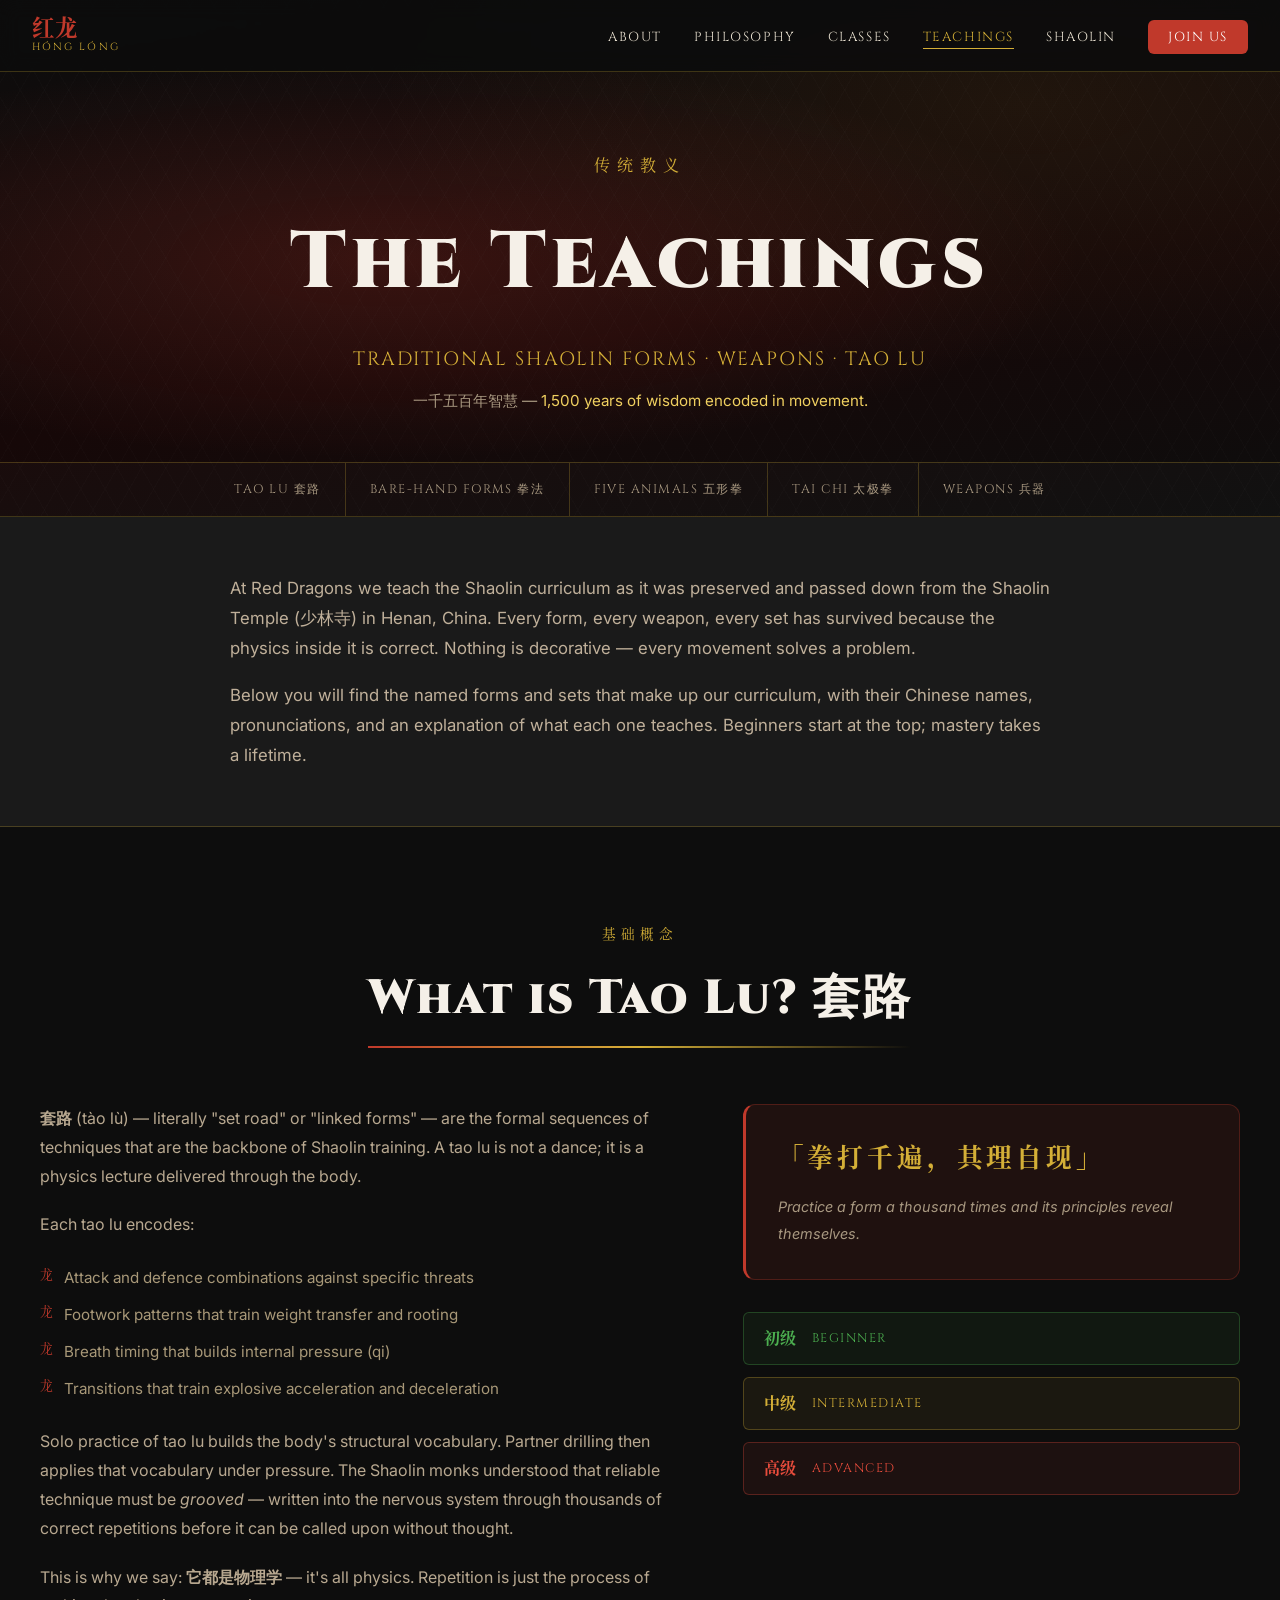
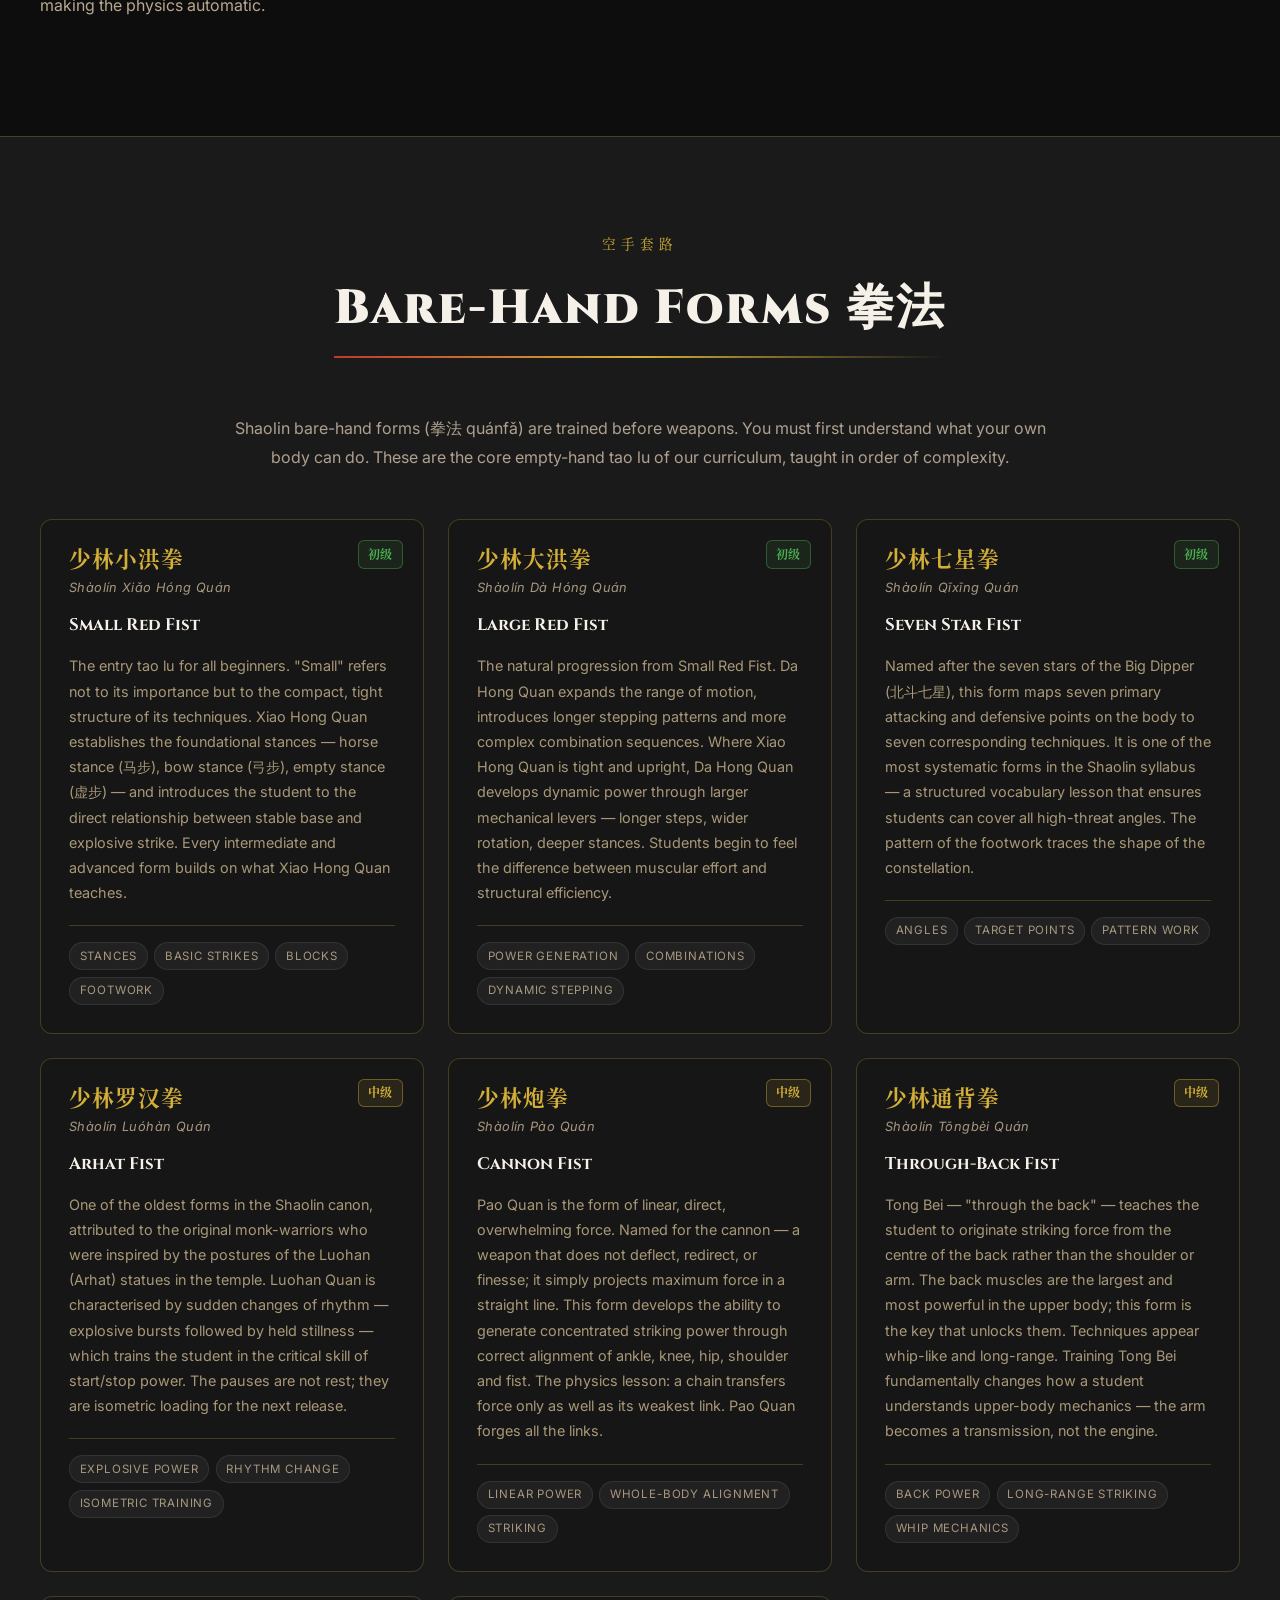
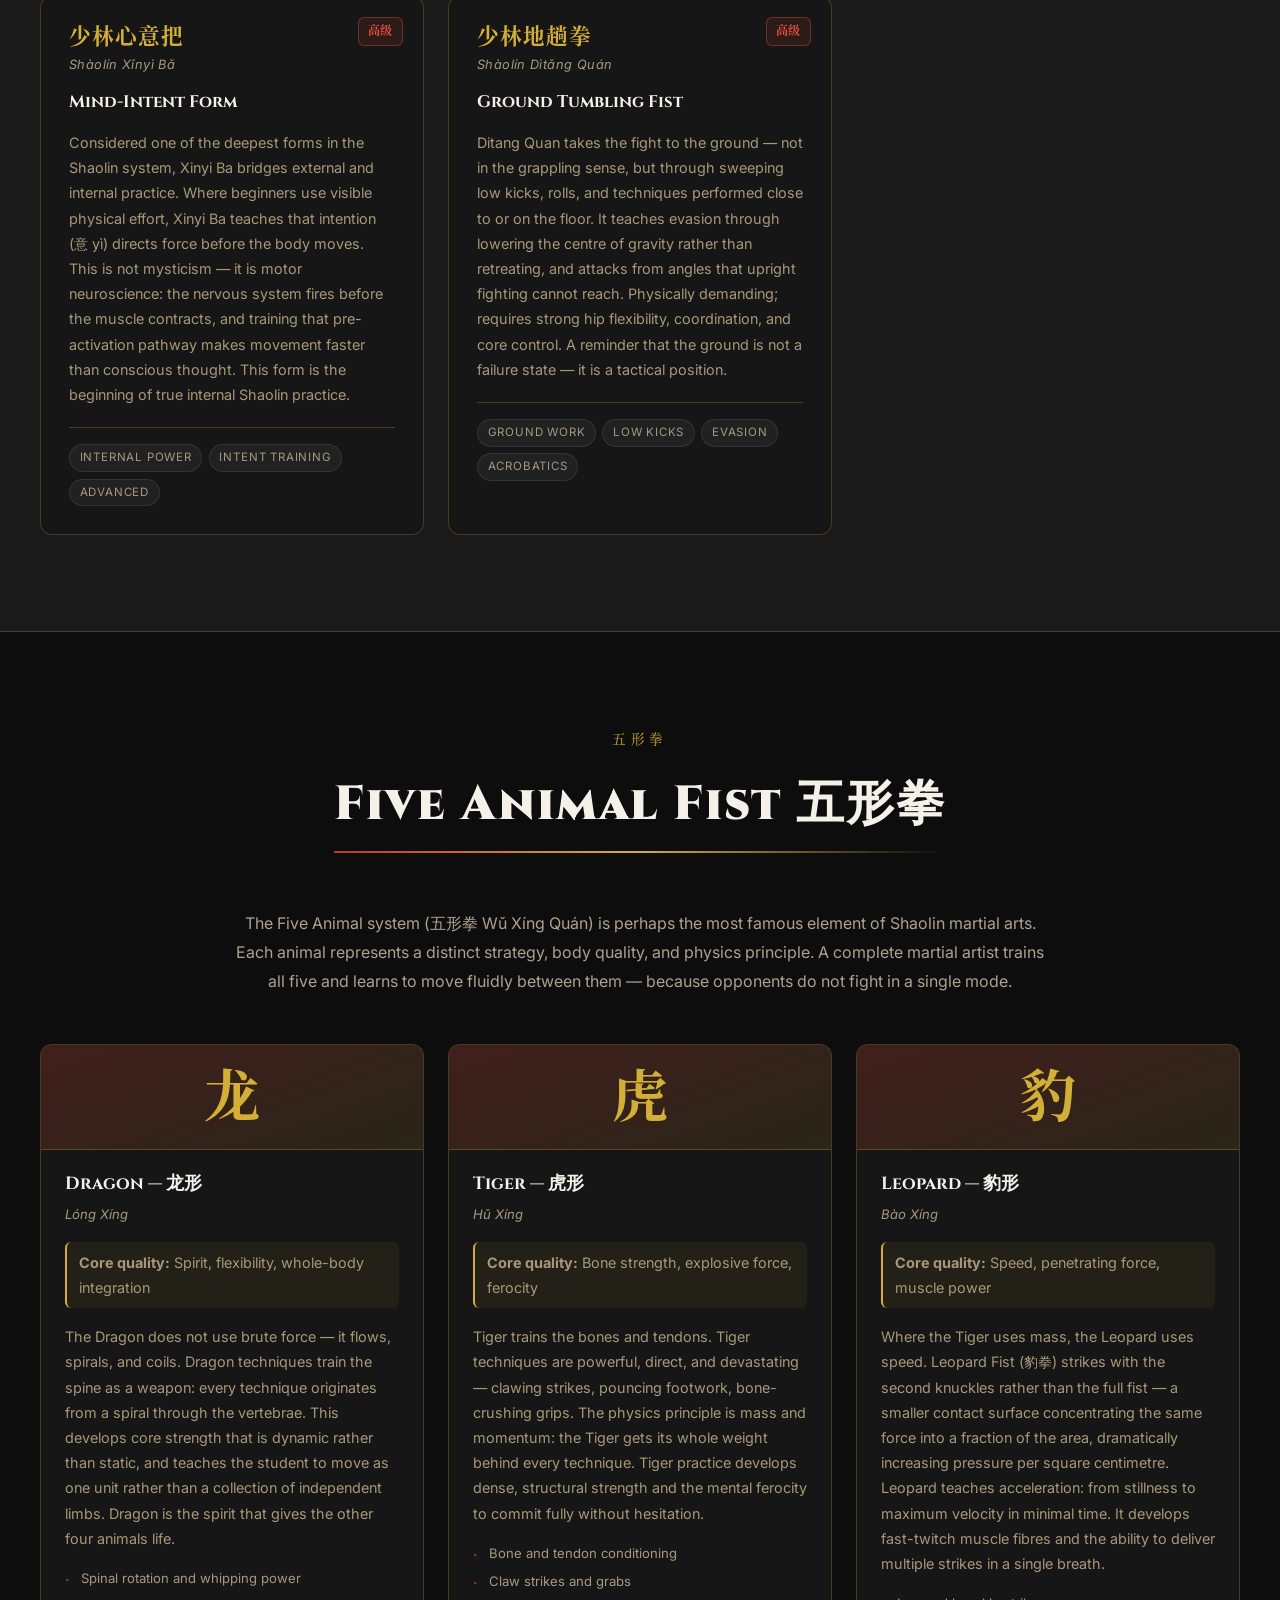
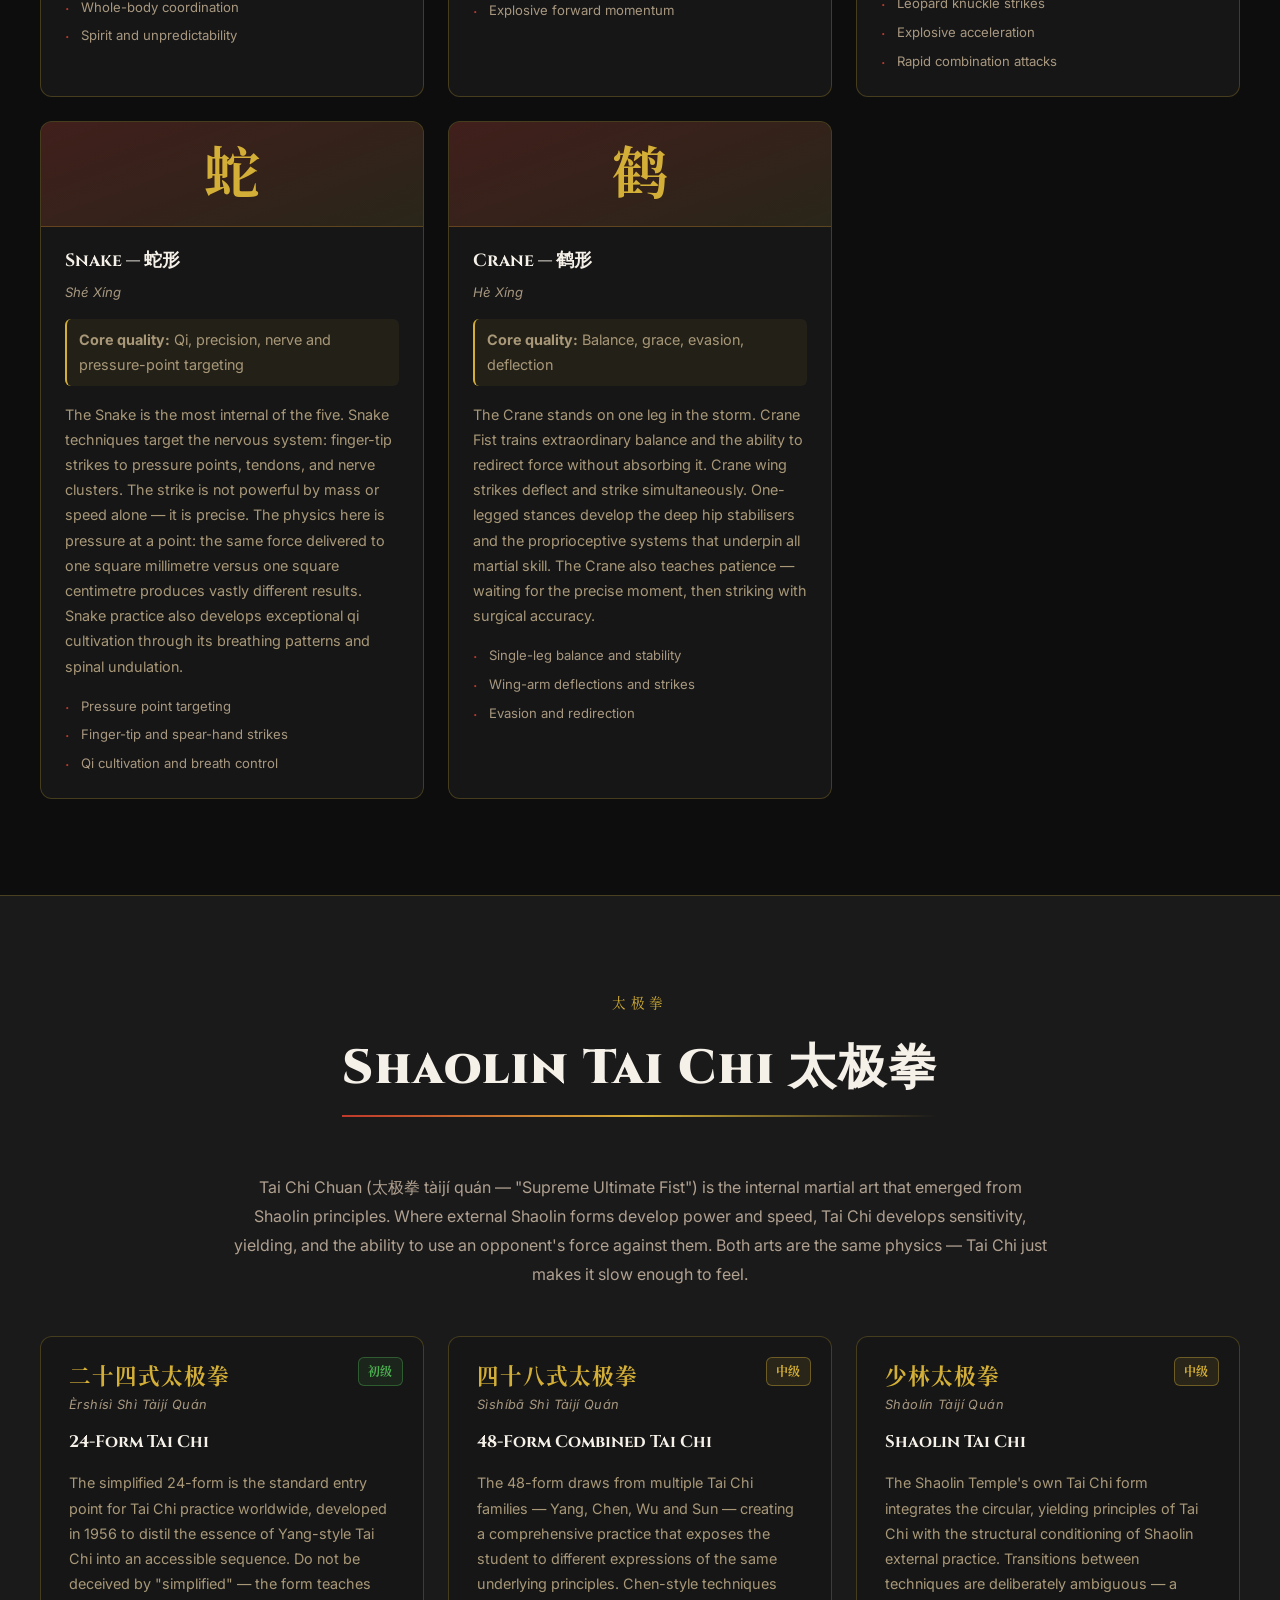
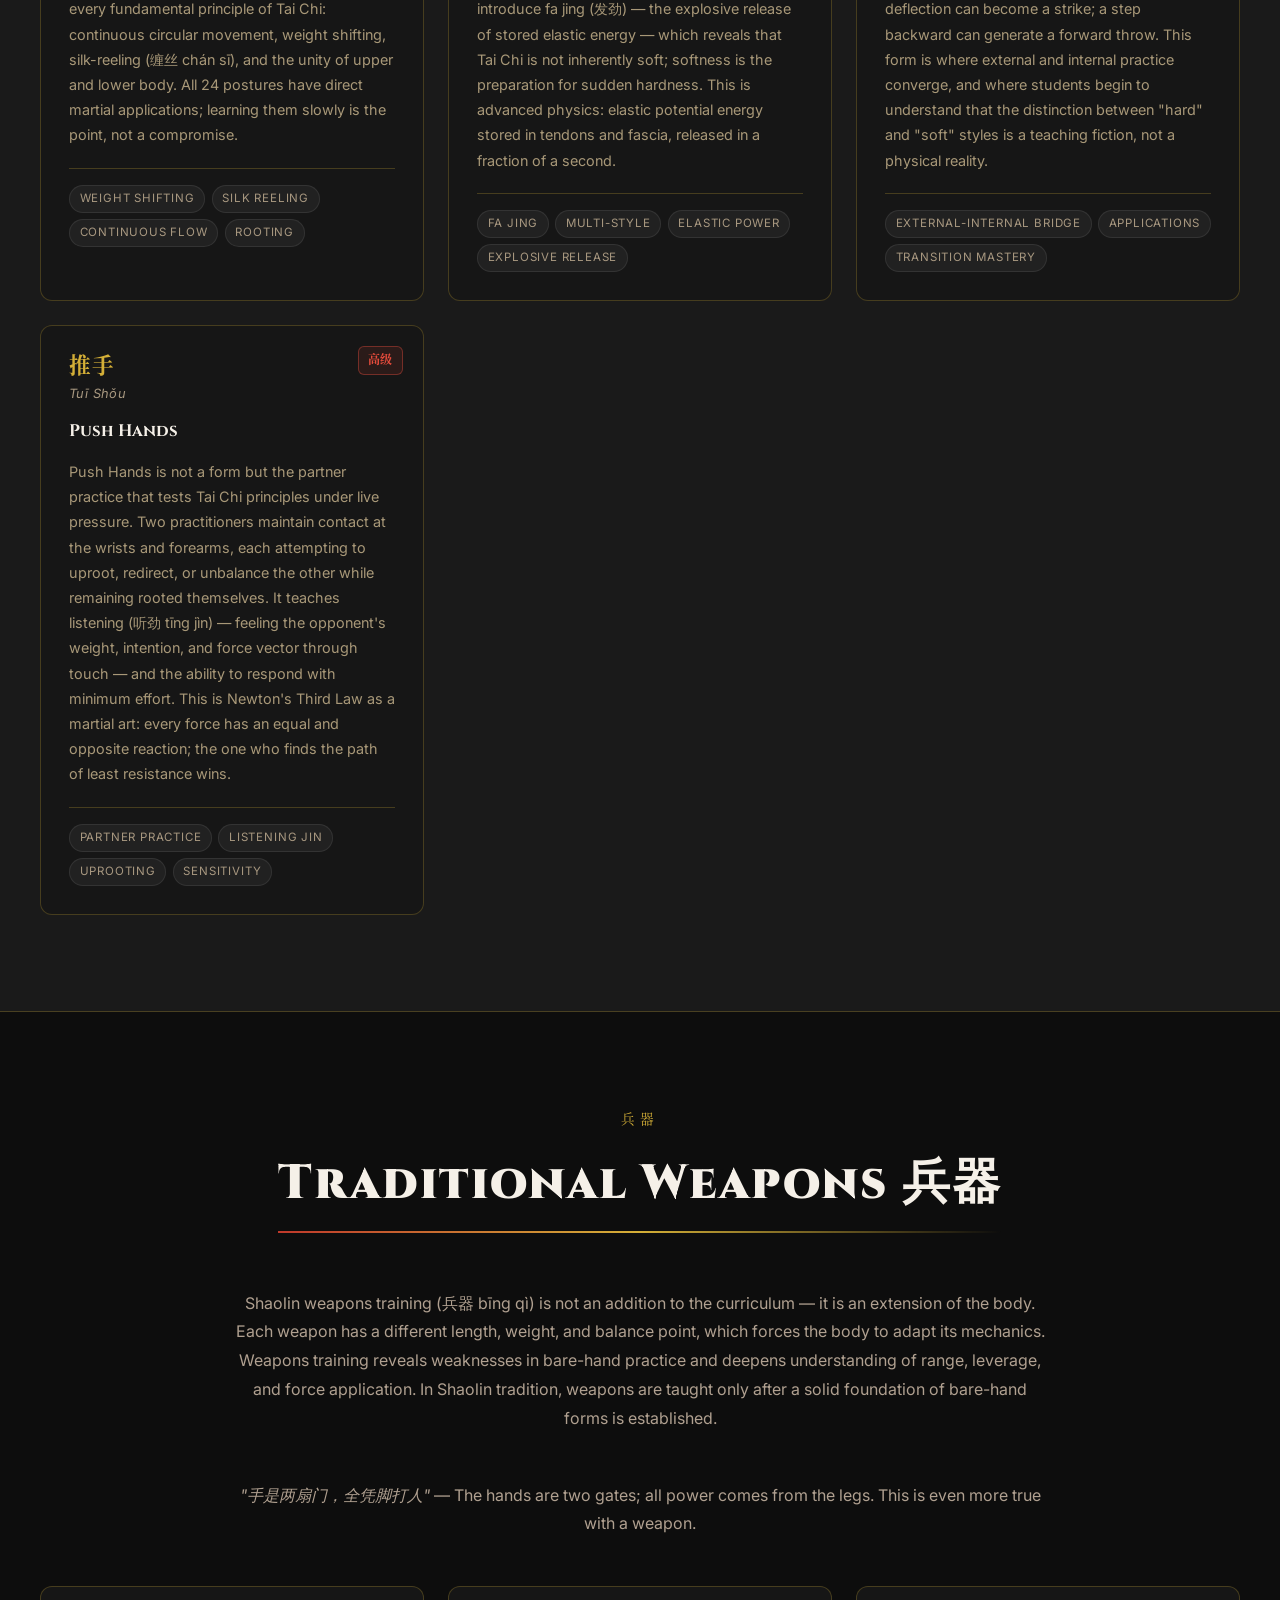
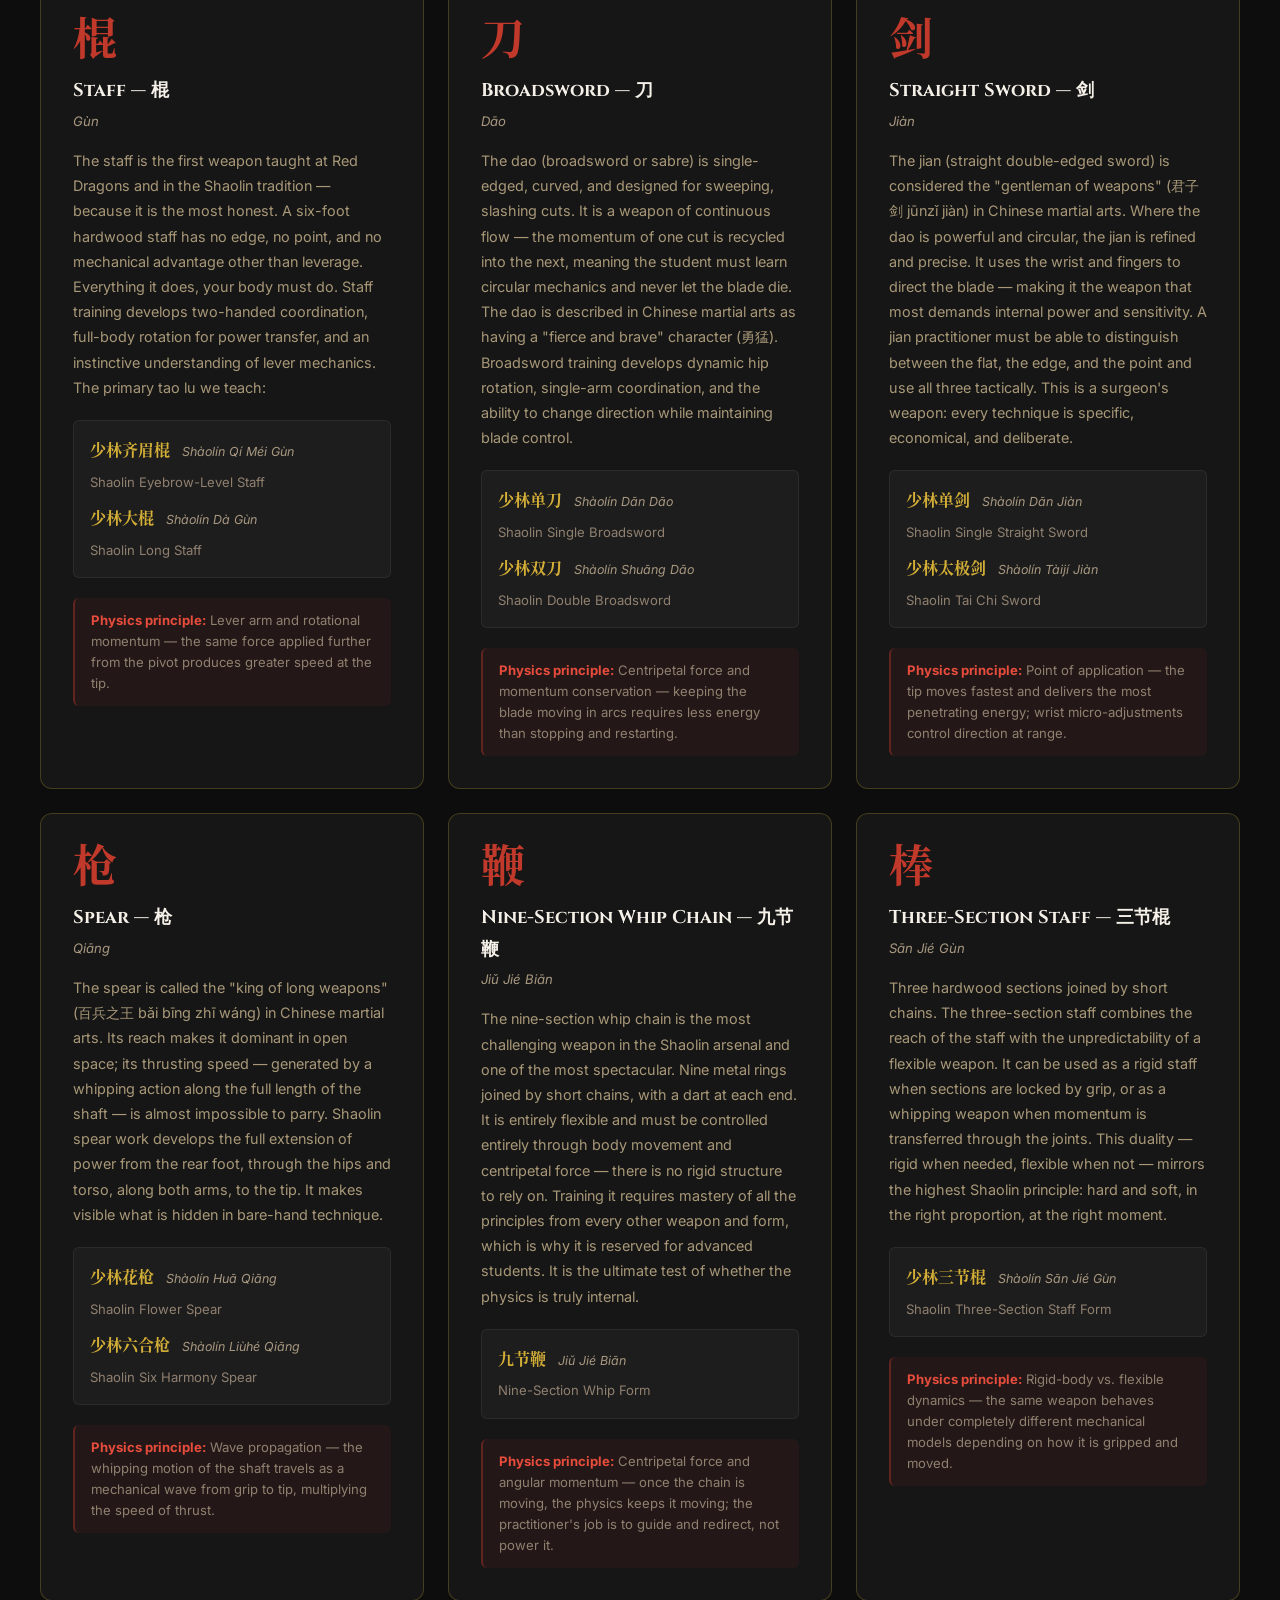
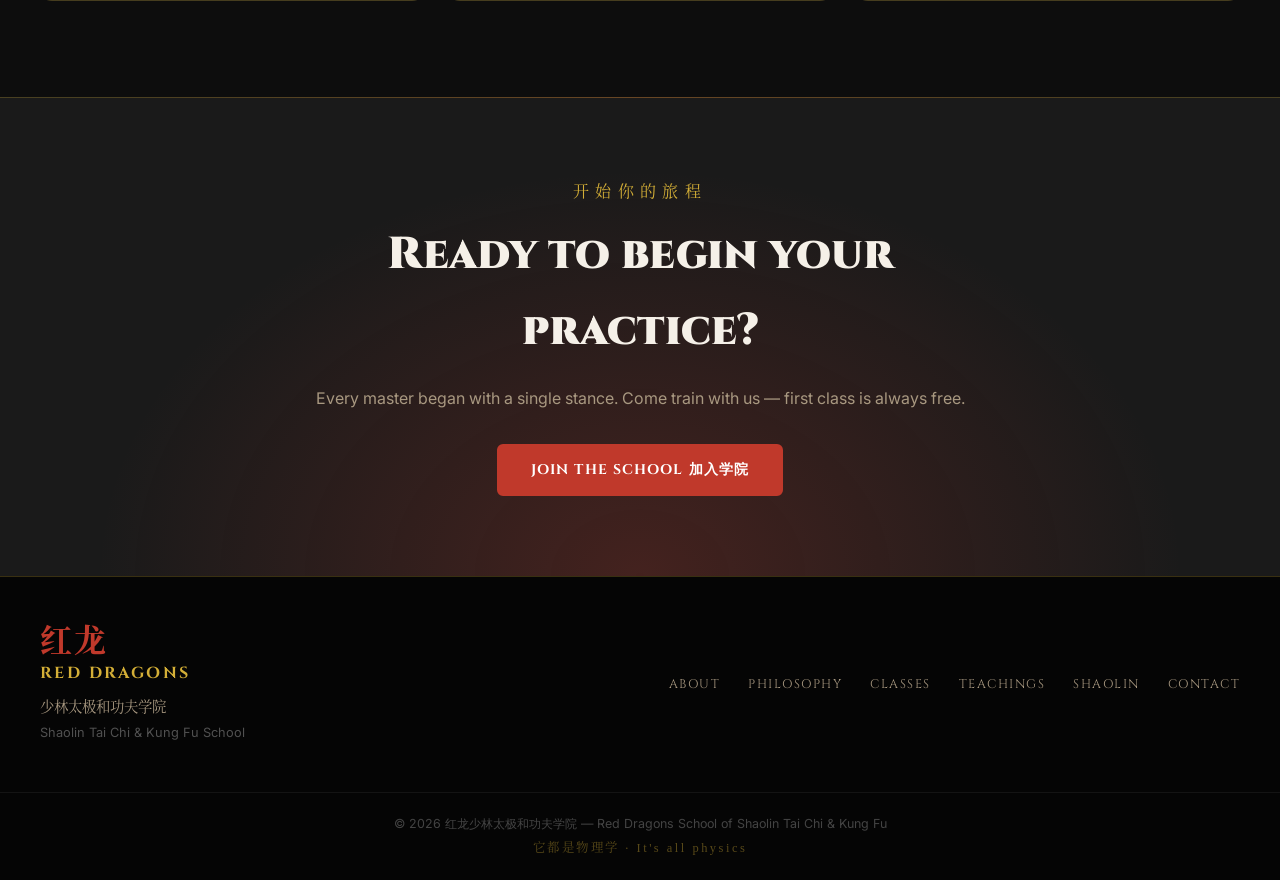
==== commit 34bcde07: "Fix Chinese font rendering: self-host Noto Serif SC subset, add system CJK fallbacks - Add fonts/Not" ====
--- a/teachings.html
+++ b/teachings.html
@@ -7,7 +7,8 @@
   <meta name="description" content="Traditional Shaolin forms, weapons, and Tao Lu — named and explained. The complete curriculum of the Red Dragons School." />
   <link rel="preconnect" href="https://fonts.googleapis.com" />
   <link rel="preconnect" href="https://fonts.gstatic.com" crossorigin />
-  <link href="https://fonts.googleapis.com/css2?family=Noto+Serif+SC:wght@400;700;900&family=Cinzel:wght@400;700;900&family=Inter:wght@300;400;600&display=swap" rel="stylesheet" />
+  <!-- Cinzel & Inter from CDN; Noto Serif SC is self-hosted in fonts/ for reliable CJK rendering -->
+  <link href="https://fonts.googleapis.com/css2?family=Cinzel:wght@400;700;900&family=Inter:wght@300;400;600&display=swap" rel="stylesheet" />
   <link rel="stylesheet" href="styles.css" />
   <link rel="stylesheet" href="teachings.css" />
 </head>
--- a/styles.css
+++ b/styles.css
@@ -3,6 +3,36 @@
    Palette:  --red  #C0392B  |  --gold  #D4AF37  |  --dark  #0D0D0D
              --mid  #1A1A1A  |  --light #F5F0E8
    ═══════════════════════════════════════════════════════════════════ */
+
+/* ─── SELF-HOSTED CHINESE FONT (Noto Serif SC subset) ───────────────
+   Subset covers every CJK character used on this site (~62 KB each).
+   Ensures Chinese text renders even when the Google Fonts CDN is
+   blocked (ad-blockers, firewalls, China, offline).
+   ─────────────────────────────────────────────────────────────────── */
+@font-face {
+  font-family: 'Noto Serif SC';
+  font-style:  normal;
+  font-weight: 400;
+  font-display: swap;
+  src: url('fonts/NotoSerifSC-Regular-subset.woff2') format('woff2');
+  unicode-range: U+3000-303F, U+4E00-9FFF, U+FF00-FFEF;
+}
+@font-face {
+  font-family: 'Noto Serif SC';
+  font-style:  normal;
+  font-weight: 700;
+  font-display: swap;
+  src: url('fonts/NotoSerifSC-Bold-subset.woff2') format('woff2');
+  unicode-range: U+3000-303F, U+4E00-9FFF, U+FF00-FFEF;
+}
+@font-face {
+  font-family: 'Noto Serif SC';
+  font-style:  normal;
+  font-weight: 900;
+  font-display: swap;
+  src: url('fonts/NotoSerifSC-Bold-subset.woff2') format('woff2');
+  unicode-range: U+3000-303F, U+4E00-9FFF, U+FF00-FFEF;
+}
 
 /* ─── RESET & BASE ────────────────────────────────────────────────── */
 *, *::before, *::after {
@@ -25,8 +55,8 @@
   --text:   #E8E0D0;
 
   --font-serif: 'Cinzel', 'Georgia', serif;
-  --font-zh:    'Noto Serif SC', 'STSong', serif;
-  --font-body:  'Inter', system-ui, sans-serif;
+  --font-zh:    'Noto Serif SC', 'PingFang SC', 'Hiragino Sans GB', 'Microsoft YaHei', 'SimSun', 'STSong', 'WenQuanYi Micro Hei', serif;
+  --font-body:  'Inter', 'PingFang SC', 'Microsoft YaHei', system-ui, sans-serif;
 
   --radius:  6px;
   --radius-lg: 12px;
